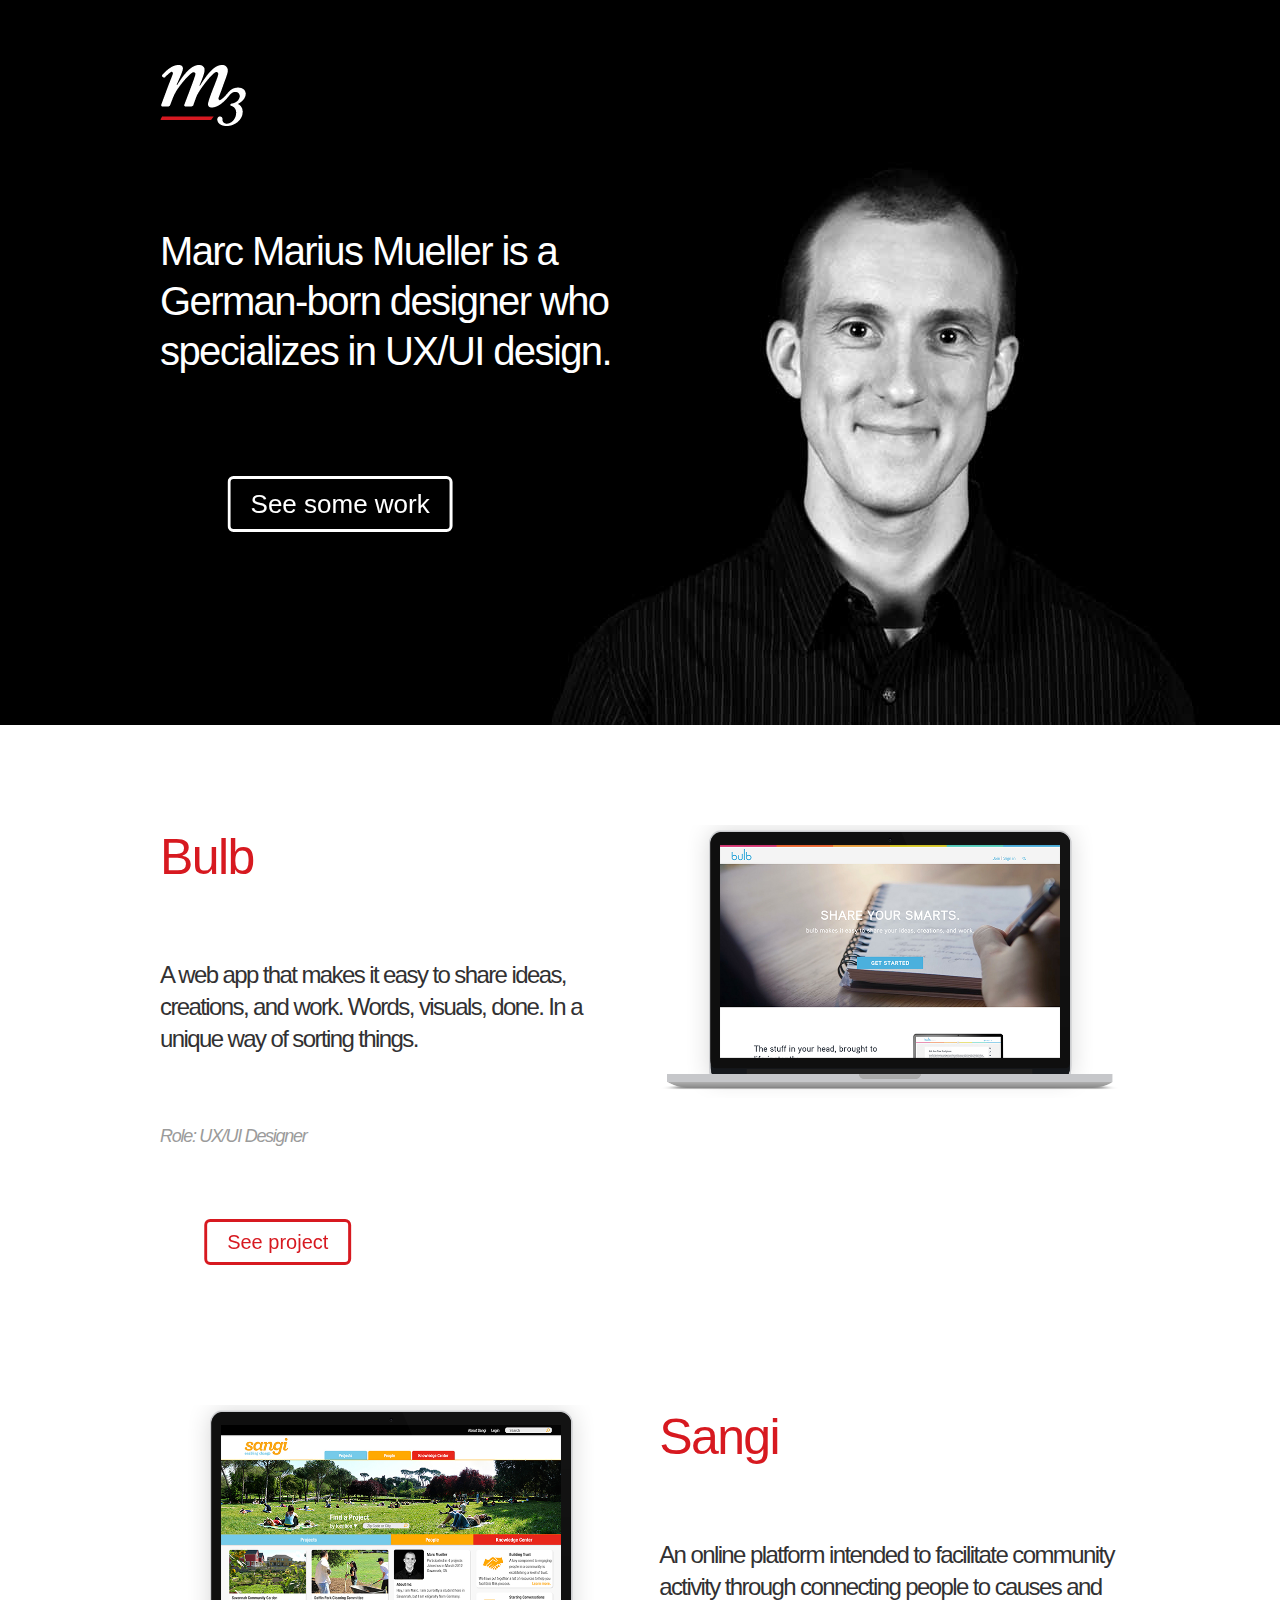
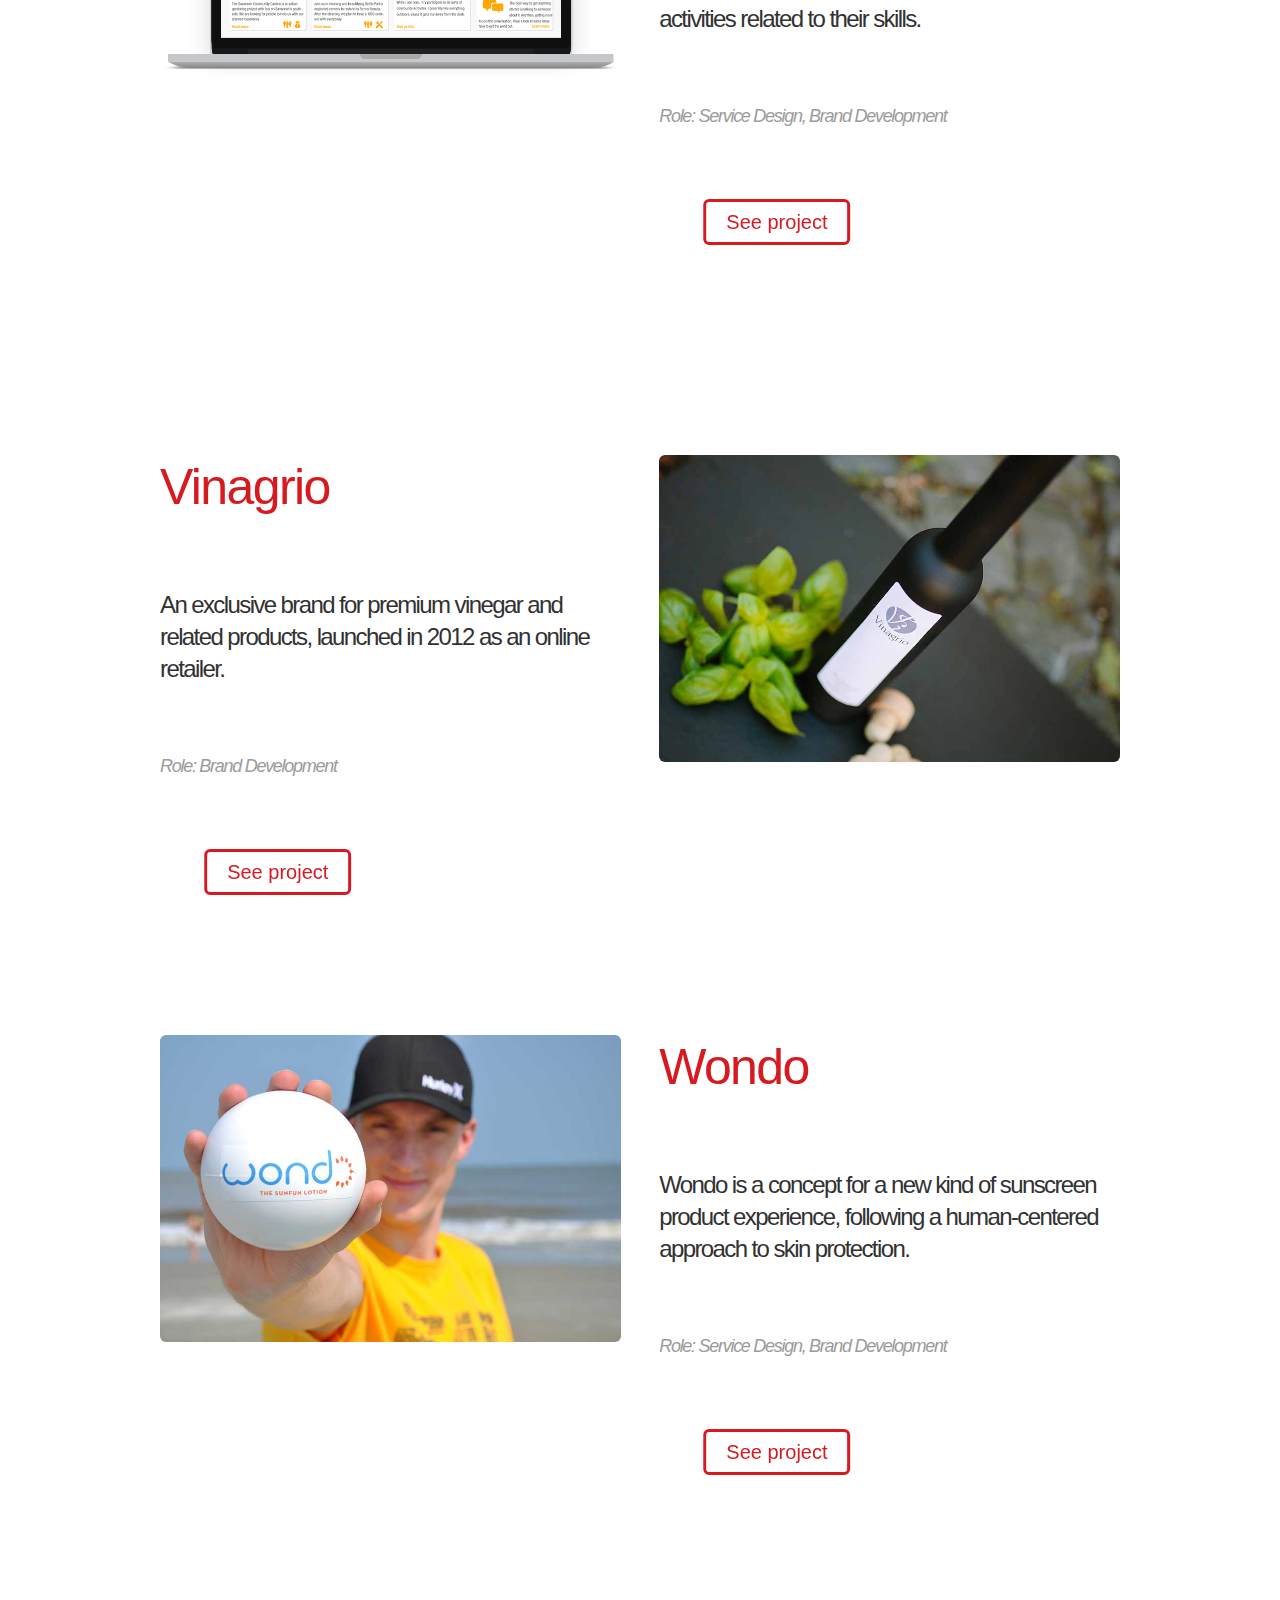
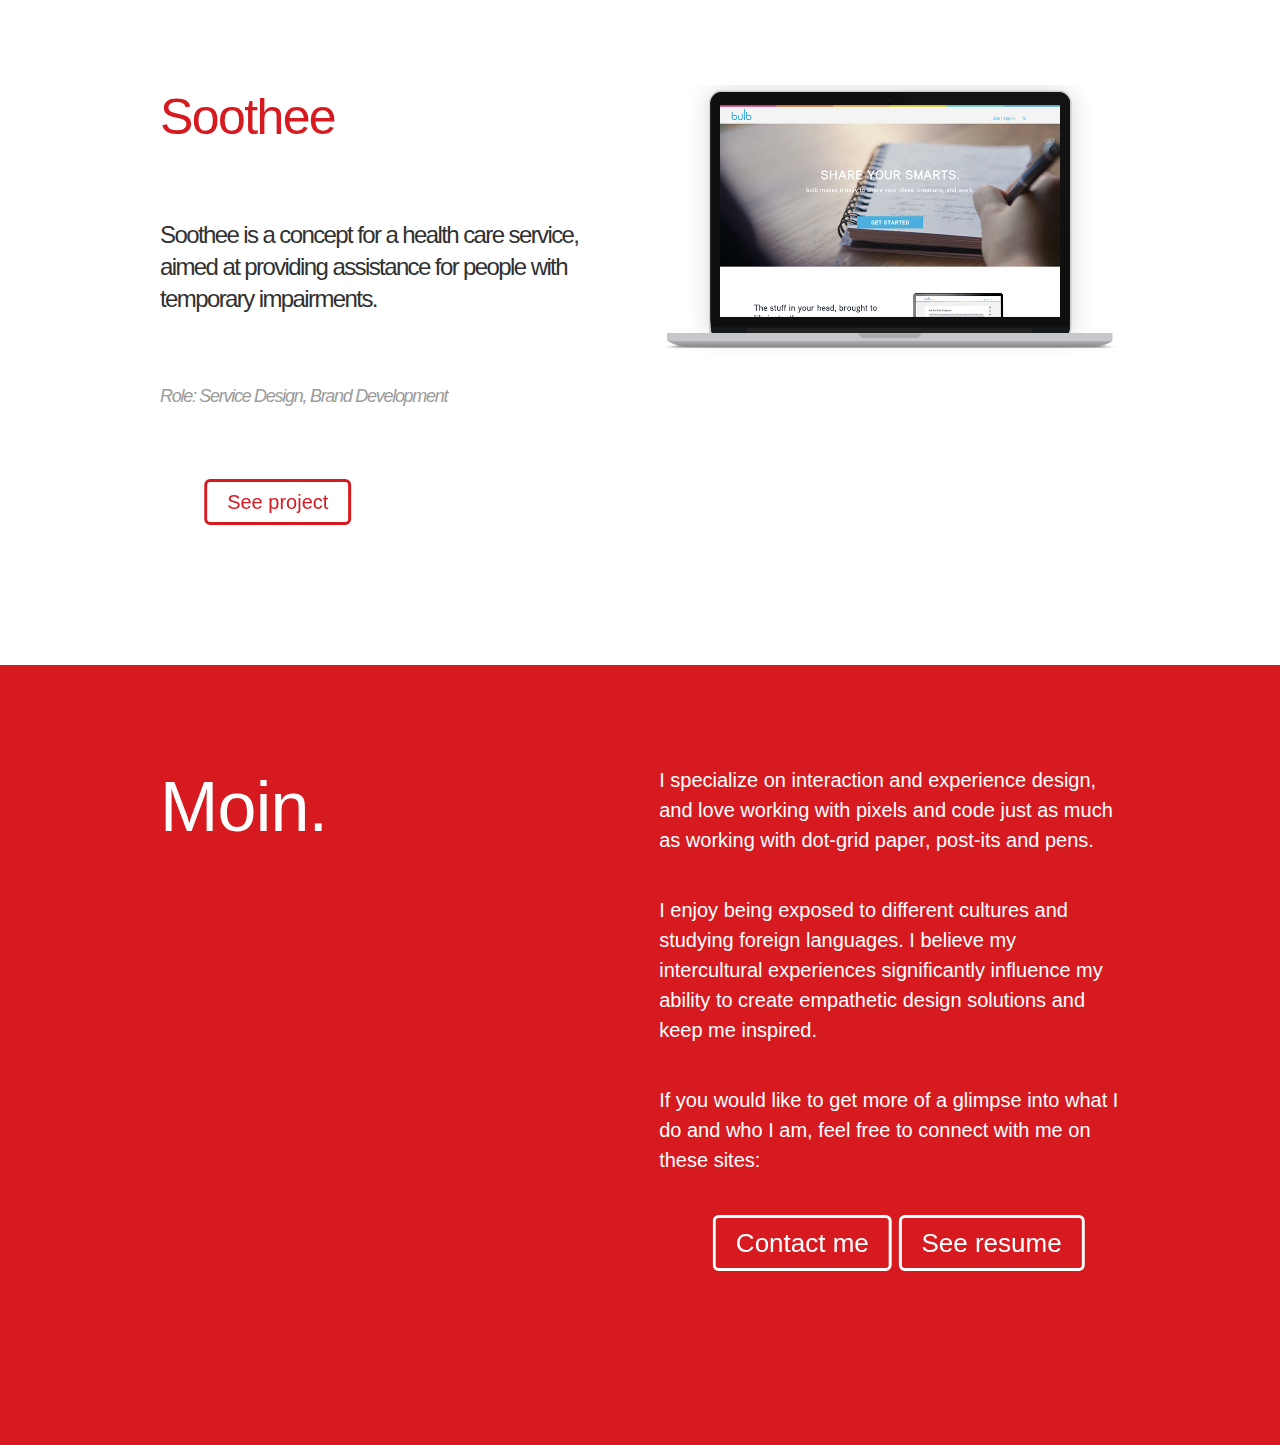
==== index.html @ 37f3635b "Done setting up basic main page structure" ====
<!DOCTYPE html>
<html lang="en">
<head>
	<meta charset="utf-8">
	<title>Marc Marius Mueller</title>
	<meta name="description" content="">
	<meta name="author" content="">
	<meta name="viewport" content="width=device-width, initial-scale=1">
	<link rel="stylesheet" href="css/skeleton.css">
	<link rel="stylesheet" href="css/scss/styles.css">
	<link rel="icon" type="image/png" href="img/favicon.png">
</head>
<body>

	<!--	Header	-->
	<header class="full-width">
		<div class="container">
			<div class="row">
				<div class="six columns">
					<img src="img/logo_wht.png" class="logo" />
					<h1 class="mp-intro">Marc Marius Mueller is a German-born designer who specializes in UX/UI design.</h1>
					<a class="button--prim center" href="#mp-content">See some work</a>
				</div>
			</div>
		</div>
	</header>
	
	<!--	Main Content	-->
	<main class="mp-content container" id="mp-content">
		<div class="row mp-project">
			<div class="six columns">
				<h2 class="mp-heading">Bulb</h2>
				<h3 class="mp-description">A web app that makes it easy to share ideas, creations, and work. Words, visuals, done. In a unique way of sorting things.</h3>
				<h4 class="mp-role">Role: UX/UI Designer</h4>
				<a class="button center" href="#">See project</a>
			</div>
			<div class="six columns">
				<img src="img/mp_bulb.png" class="mp-project-img">
			</div>
		</div>
		<div class="row mp-project">
			<div class="six columns">
				<img src="img/mp_sangi.png" class="mp-project-img">
			</div>
			<div class="six columns">
				<h2 class="mp-heading">Sangi</h2>
				<h3 class="mp-description">An online platform intended to facilitate community activity through connecting people to causes and activities related to their skills.</h3>
				<h4 class="mp-role">Role: Service Design, Brand Development</h4>
				<a class="button center" href="#">See project</a>
			</div>
		</div>
		<div class="row mp-project">
			<div class="six columns">
				<h2 class="mp-heading">Vinagrio</h2>
				<h3 class="mp-description">An exclusive brand for premium vinegar and related products, launched in 2012 as an online retailer.</h3>
				<h4 class="mp-role">Role: Brand Development</h4>
				<a class="button center" href="#">See project</a>
			</div>
			<div class="six columns">
				<img src="img/mp_vinagrio.jpg" class="mp-project-img rounded">
			</div>
		</div>
		<div class="row mp-project">
			<div class="six columns">
				<img src="img/mp_wondo.jpg" class="mp-project-img rounded">
			</div>
			<div class="six columns">
				<h2 class="mp-heading">Wondo</h2>
				<h3 class="mp-description">Wondo is a concept for a new kind of sunscreen product experience, following a human-centered approach to skin protection.</h3>
				<h4 class="mp-role">Role: Service Design, Brand Development</h4>
				<a class="button center" href="#">See project</a>
			</div>
		</div>
		<div class="row mp-project">
			<div class="six columns">
				<h2 class="mp-heading">Soothee</h2>
				<h3 class="mp-description">Soothee is a concept for a health care service, aimed at providing assistance for people with temporary impairments.</h3>
				<h4 class="mp-role">Role: Service Design, Brand Development</h4>
				<a class="button center" href="#">See project</a>
			</div>
			<div class="six columns">
				<img src="img/mp_bulb.png" class="mp-project-img">
			</div>
		</div>
	</main>

	<!--	Footer	-->
	<footer class="full-width">
		<div class="container">
			<div class="row">
				<div class="six columns">
					<h5 class="mp-greeting">Moin.</h1>
				</div>
				<div class="six columns">
					<p class="mp-copy">
						I specialize on interaction and experience design, and love working with pixels and code just as much as working with dot-grid paper, post-its and pens.
					</p>
					<p class="mp-copy">
						I enjoy being exposed to different cultures and studying foreign languages. I believe my intercultural experiences significantly influence my ability to create empathetic design solutions and keep me inspired.
					</p>
					<p class="mp-copy">
						If you would like to get more of a glimpse into what I do and who I am, feel free to connect with me on these sites:
					</p>
					<a class="button--prim center" href="#mp-content">Contact me</a>
					<a class="button--prim center" href="#mp-content">See resume</a>
				</div>
			</div>
		</div>
	</footer>
</body>
</html>
---- css/skeleton.css ----
/*
* Skeleton V2.0.4
* Copyright 2014, Dave Gamache
* www.getskeleton.com
* Free to use under the MIT license.
* http://www.opensource.org/licenses/mit-license.php
* 12/29/2014
*/


/* Table of contents
––––––––––––––––––––––––––––––––––––––––––––––––––
- Grid
- Base Styles
- Typography
- Links
- Buttons
- Forms
- Lists
- Code
- Tables
- Spacing
- Utilities
- Clearing
- Media Queries
*/


/* Grid
–––––––––––––––––––––––––––––––––––––––––––––––––– */
.container {
  position: relative;
  width: 100%;
  max-width: 960px;
  margin: 0 auto;
  padding: 0 20px;
  box-sizing: border-box; }
.column,
.columns {
  width: 100%;
  float: left;
  box-sizing: border-box; }

/* For devices larger than 400px */
@media (min-width: 400px) {
  .container {
    width: 85%;
    padding: 0; }
}

/* For devices larger than 550px */
@media (min-width: 550px) {
  .container {
    width: 80%; }
  .column,
  .columns {
    margin-left: 4%; }
  .column:first-child,
  .columns:first-child {
    margin-left: 0; }

  .one.column,
  .one.columns                    { width: 4.66666666667%; }
  .two.columns                    { width: 13.3333333333%; }
  .three.columns                  { width: 22%;            }
  .four.columns                   { width: 30.6666666667%; }
  .five.columns                   { width: 39.3333333333%; }
  .six.columns                    { width: 48%;            }
  .seven.columns                  { width: 56.6666666667%; }
  .eight.columns                  { width: 65.3333333333%; }
  .nine.columns                   { width: 74.0%;          }
  .ten.columns                    { width: 82.6666666667%; }
  .eleven.columns                 { width: 91.3333333333%; }
  .twelve.columns                 { width: 100%; margin-left: 0; }

  .one-third.column               { width: 30.6666666667%; }
  .two-thirds.column              { width: 65.3333333333%; }

  .one-half.column                { width: 48%; }

  /* Offsets */
  .offset-by-one.column,
  .offset-by-one.columns          { margin-left: 8.66666666667%; }
  .offset-by-two.column,
  .offset-by-two.columns          { margin-left: 17.3333333333%; }
  .offset-by-three.column,
  .offset-by-three.columns        { margin-left: 26%;            }
  .offset-by-four.column,
  .offset-by-four.columns         { margin-left: 34.6666666667%; }
  .offset-by-five.column,
  .offset-by-five.columns         { margin-left: 43.3333333333%; }
  .offset-by-six.column,
  .offset-by-six.columns          { margin-left: 52%;            }
  .offset-by-seven.column,
  .offset-by-seven.columns        { margin-left: 60.6666666667%; }
  .offset-by-eight.column,
  .offset-by-eight.columns        { margin-left: 69.3333333333%; }
  .offset-by-nine.column,
  .offset-by-nine.columns         { margin-left: 78.0%;          }
  .offset-by-ten.column,
  .offset-by-ten.columns          { margin-left: 86.6666666667%; }
  .offset-by-eleven.column,
  .offset-by-eleven.columns       { margin-left: 95.3333333333%; }

  .offset-by-one-third.column,
  .offset-by-one-third.columns    { margin-left: 34.6666666667%; }
  .offset-by-two-thirds.column,
  .offset-by-two-thirds.columns   { margin-left: 69.3333333333%; }

  .offset-by-one-half.column,
  .offset-by-one-half.columns     { margin-left: 52%; }

}


/* Base Styles
–––––––––––––––––––––––––––––––––––––––––––––––––– */
/* NOTE
html is set to 62.5% so that all the REM measurements throughout Skeleton
are based on 10px sizing. So basically 1.5rem = 15px :) */
html {
  font-size: 62.5%; }
body {
  font-size: 1.5em; /* currently ems cause chrome bug misinterpreting rems on body element */
  line-height: 1.6;
  font-weight: 400;
  font-family: "Raleway", "HelveticaNeue", "Helvetica Neue", Helvetica, Arial, sans-serif;
  color: #222; }


/* Typography
–––––––––––––––––––––––––––––––––––––––––––––––––– */
h1, h2, h3, h4, h5, h6 {
  margin-top: 0;
  margin-bottom: 2rem;
  font-weight: 300; }
h1 { font-size: 4.0rem; line-height: 1.2;  letter-spacing: -.1rem;}
h2 { font-size: 3.6rem; line-height: 1.25; letter-spacing: -.1rem; }
h3 { font-size: 3.0rem; line-height: 1.3;  letter-spacing: -.1rem; }
h4 { font-size: 2.4rem; line-height: 1.35; letter-spacing: -.08rem; }
h5 { font-size: 1.8rem; line-height: 1.5;  letter-spacing: -.05rem; }
h6 { font-size: 1.5rem; line-height: 1.6;  letter-spacing: 0; }

/* Larger than phablet */
@media (min-width: 550px) {
  h1 { font-size: 5.0rem; }
  h2 { font-size: 4.2rem; }
  h3 { font-size: 3.6rem; }
  h4 { font-size: 3.0rem; }
  h5 { font-size: 2.4rem; }
  h6 { font-size: 1.5rem; }
}

p {
  margin-top: 0; }

/* Lists
–––––––––––––––––––––––––––––––––––––––––––––––––– */
ul {
  list-style: circle inside; }
ol {
  list-style: decimal inside; }
ol, ul {
  padding-left: 0;
  margin-top: 0; }
ul ul,
ul ol,
ol ol,
ol ul {
  margin: 1.5rem 0 1.5rem 3rem;
  font-size: 90%; }
li {
  margin-bottom: 1rem; }


/* Code
–––––––––––––––––––––––––––––––––––––––––––––––––– */
code {
  padding: .2rem .5rem;
  margin: 0 .2rem;
  font-size: 90%;
  white-space: nowrap;
  background: #F1F1F1;
  border: 1px solid #E1E1E1;
  border-radius: 4px; }
pre > code {
  display: block;
  padding: 1rem 1.5rem;
  white-space: pre; }


/* Tables
–––––––––––––––––––––––––––––––––––––––––––––––––– */
th,
td {
  padding: 12px 15px;
  text-align: left;
  border-bottom: 1px solid #E1E1E1; }
th:first-child,
td:first-child {
  padding-left: 0; }
th:last-child,
td:last-child {
  padding-right: 0; }


/* Spacing
–––––––––––––––––––––––––––––––––––––––––––––––––– */
button,
.button {
  margin-bottom: 1rem; }
input,
textarea,
select,
fieldset {
  margin-bottom: 1.5rem; }
pre,
blockquote,
dl,
figure,
table,
p,
ul,
ol,
form {
  margin-bottom: 2.5rem; }


/* Utilities
–––––––––––––––––––––––––––––––––––––––––––––––––– */
.u-full-width {
  width: 100%;
  box-sizing: border-box; }
.u-max-full-width {
  max-width: 100%;
  box-sizing: border-box; }
.u-pull-right {
  float: right; }
.u-pull-left {
  float: left; }


/* Misc
–––––––––––––––––––––––––––––––––––––––––––––––––– */
hr {
  margin-top: 3rem;
  margin-bottom: 3.5rem;
  border-width: 0;
  border-top: 1px solid #E1E1E1; }


/* Clearing
–––––––––––––––––––––––––––––––––––––––––––––––––– */

/* Self Clearing Goodness */
.container:after,
.row:after,
.u-cf {
  content: "";
  display: table;
  clear: both; }

/* Media queries
–––––––––––––––––––––––––––––––––––––––––––––––––– */

/* Larger than mobile */
@media (min-width: 400px) {}

/* Larger than phablet (also point when grid becomes active) */
@media (min-width: 550px) {}

/* Larger than tablet */
@media (min-width: 750px) {}

/* Larger than desktop */
@media (min-width: 1000px) {}

/* Larger than Desktop HD */
@media (min-width: 1200px) {}
---- css/scss/styles.css ----
@charset "UTF-8";
/* Larger than mobile */
/* Larger than phablet (also point when grid becomes active) */
/* Larger than tablet */
/* Larger than desktop */
/* Larger than Desktop HD */
#preload {
  width: 1px;
  height: 1px;
  overflow: hidden;
  position: absolute;
  top: 0;
  left: 0; }

html, body {
  width: 100%;
  height: 100%; }

body {
  font-size: 16px;
  line-height: 1.5;
  font-family: "franklin-gothic-urw", sans-serif;
  font-smoothing: antialiased;
  text-rendering: optimizeLegibility;
  margin: 0;
  padding: 0; }

h1, .mp-intro {
  font-family: "franklin-gothic-urw", sans-serif;
  font-size: 2.5em;
  line-height: 1.25;
  font-weight: 500;
  margin: 0;
  color: #fff;
  margin-bottom: 100px; }

h2, .mp-heading {
  font-family: "franklin-gothic-urw", sans-serif;
  font-size: 3.125em;
  line-height: 1.28;
  font-weight: 500;
  color: #d71920; }

h3, .mp-description {
  font-family: "franklin-gothic-urw", sans-serif;
  font-size: 1.5em;
  line-height: 1.33333;
  font-weight: 400;
  color: #323132; }

h4, .mp-role {
  font-family: "franklin-gothic-urw", sans-serif;
  font-size: 1.125em;
  line-height: 1.33333;
  font-weight: 400;
  font-style: italic;
  color: #9B9B9B; }

h5, .mp-greeting {
  font-family: "franklin-gothic-urw", sans-serif;
  font-size: 4.375em;
  line-height: 1.22857;
  font-weight: 500;
  margin: 0;
  color: #fff; }

h6 {
  font-family: "franklin-gothic-urw", sans-serif;
  font-size: 1.125em;
  line-height: 1.33333;
  font-weight: 500;
  color: #fff; }

p, .mp-copy {
  font-family: "franklin-gothic-urw", sans-serif;
  font-size: 1.25em;
  line-height: 1.5;
  font-weight: 400;
  color: #fff; }

a {
  color: #d71920;
  text-decoration: none; }
  a:hover, a:focus {
    color: #323132; }
  a:active, a:visited {
    color: #d71920; }

/*! normalize.css 2011-08-31T22:02 UTC · http://github.com/necolas/normalize.css */
/* =============================================================================
   HTML5 display definitions
   ========================================================================== */
/*
 * Corrects block display not defined in IE6/7/8/9 & FF3
 */
article,
aside,
details,
figcaption,
figure,
footer,
header,
hgroup,
nav,
section {
  display: block; }

/*
 * Corrects inline-block display not defined in IE6/7/8/9 & FF3
 */
audio,
canvas,
video {
  display: inline-block;
  *display: inline;
  *zoom: 1; }

/*
 * Prevents modern browsers from displaying 'audio' without controls
 */
audio:not([controls]) {
  display: none; }

/* 
 * Addresses styling for 'hidden' attribute not present in IE7/8/9, FF3, S4
 * Known issue: no IE6 support
 */
[hidden] {
  display: none; }

/* =============================================================================
   Base
   ========================================================================== */
/*
 * 1. Corrects text resizing oddly in IE6/7 when body font-size is set using em units
 *    http://clagnut.com/blog/348/#c790
 * 2. Keeps page centred in all browsers regardless of content height
 * 3. Prevents iOS text size adjust after orientation change, without disabling user zoom
 *    www.456bereastreet.com/archive/201012/controlling_text_size_in_safari_for_ios_without_disabling_user_zoom/
 */
html {
  font-size: 100%;
  /* 1 */
  overflow-y: scroll;
  /* 2 */
  -webkit-text-size-adjust: 100%;
  /* 3 */
  -ms-text-size-adjust: 100%;
  /* 3 */ }

/*
 * Addresses margins handled incorrectly in IE6/7
 */
body {
  margin: 0; }

/* 
 * Addresses font-family inconsistency between 'textarea' and other form elements.
 */
body,
button,
input,
select,
textarea {
  font-family: sans-serif; }

/* =============================================================================
   Links
   ========================================================================== */
a {
  color: #d71920; }

a:visited {
  color: none; }

/*
 * Addresses outline displayed oddly in Chrome
*/
a:focus {
  outline: 0; }

/*
 * Improves readability when focused and also mouse hovered in all browsers
 * people.opera.com/patrickl/experiments/keyboard/test*/
a:hover,
a:active {
  outline: 0; }

/* =============================================================================
   Typography
   ========================================================================== */
/*
 * Addresses styling not present in IE7/8/9, S5, Chrome
 */
abbr[title] {
  border-bottom: 1px dotted; }

/*
 * Addresses style set to 'bolder' in FF3/4, S4/5, Chrome
*/
b,
strong {
  font-weight: bold; }

blockquote {
  margin: 1em 40px; }

/*
 * Addresses styling not present in S5, Chrome
 */
dfn {
  font-style: italic; }

/*
 * Addresses styling not present in IE6/7/8/9
 */
mark {
  background: #ff0;
  color: #000; }

/*
 * Corrects font family set oddly in IE6, S4/5, Chrome
 * en.wikipedia.org/wiki/User:Davidgothberg/Test59
 */
pre,
code,
kbd,
samp {
  font-family: monospace, serif;
  _font-family: 'courier new', monospace;
  font-size: 1em; }

/*
 * Improves readability of pre-formatted text in all browsers
 */
pre {
  white-space: pre;
  white-space: pre-wrap;
  word-wrap: break-word; }

/*
 * 1. Addresses CSS quotes not supported in IE6/7
 * 2. Addresses quote property not supported in S4
 */
/* 1 */
q {
  quotes: none; }

/* 2 */
q:before,
q:after {
  content: '';
  content: none; }

small {
  font-size: 75%; }

/*
 * Prevents sub and sup affecting line-height in all browsers
 * gist.github.com/413930
 */
sub,
sup {
  font-size: 75%;
  line-height: 0;
  position: relative;
  vertical-align: baseline; }

sup {
  top: -0.5em; }

sub {
  bottom: -0.25em; }

/* =============================================================================
   Lists
   ========================================================================== */
ul,
ol {
  margin: 1em 0;
  padding: 0 0 0 40px; }

dd {
  margin: 0 0 0 40px; }

nav ul,
nav ol {
  list-style: none;
  list-style-image: none; }

/* =============================================================================
   Embedded content
   ========================================================================== */
/*
 * 1. Removes border when inside 'a' element in IE6/7/8/9, F3
 * 2. Improves image quality when scaled in IE7
 *    code.flickr.com/blog/2008/11/12/on-ui-quality-the-little-things-client-side-image-resizing/
 */
img {
  border: 0;
  /* 1 */
  -ms-interpolation-mode: bicubic;
  /* 2 */ }

/*
 * Corrects overflow displayed oddly in IE9 
 */
svg:not(:root) {
  overflow: hidden; }

/* =============================================================================
   Figures
   ========================================================================== */
/*
 * Addresses margin not present in IE6/7/8/9, S5, O11
 */
figure {
  margin: 0; }

/* =============================================================================
   Forms
   ========================================================================== */
/*
 * Corrects margin displayed oddly in IE6/7
 */
form {
  margin: 0; }

/*
 * Define consistent margin and padding
 */
fieldset {
  margin: 0 2px;
  padding: 0.35em 0.625em 0.75em; }

/*
 * 1. Corrects color not being inherited in IE6/7/8/9
 * 2. Corrects alignment displayed oddly in IE6/7
 */
legend {
  border: 0;
  /* 1 */
  *margin-left: -7px;
  /* 2 */ }

/*
 * 1. Corrects font size not being inherited in all browsers
 * 2. Addresses margins set differently in IE6/7, F3/4, S5, Chrome
 * 3. Improves appearance and consistency in all browsers
 */
button,
input,
select,
textarea {
  font-size: 100%;
  /* 1 */
  margin: 0;
  /* 2 */
  vertical-align: baseline;
  /* 3 */
  *vertical-align: middle;
  /* 3 */ }

/*
 * 1. Addresses FF3/4 setting line-height using !important in the UA stylesheet
 * 2. Corrects inner spacing displayed oddly in IE6/7
 */
button,
input {
  line-height: normal;
  /* 1 */
  *overflow: visible;
  /* 2 */ }

/*
 * Corrects overlap and whitespace issue for buttons and inputs in IE6/7
 * Known issue: reintroduces inner spacing
 */
table button,
table input {
  *overflow: auto; }

/*
 * 1. Improves usability and consistency of cursor style between image-type 'input' and others
 * 2. Corrects inability to style clickable 'input' types in iOS
 */
button,
html input[type="button"],
input[type="reset"],
input[type="submit"] {
  cursor: pointer;
  /* 1 */
  -webkit-appearance: button;
  /* 2 */ }

/*
 * 1. Addresses box sizing set to content-box in IE8/9
 * 2. Addresses excess padding in IE8/9
 */
input[type="checkbox"],
input[type="radio"] {
  box-sizing: border-box;
  /* 1 */
  padding: 0;
  /* 2 */ }

/*
 * 1. Addresses appearance set to searchfield in S5, Chrome
 * 2. Addresses box sizing set to border-box in S5, Chrome (include -moz to future-proof)
 */
input[type="search"] {
  -webkit-appearance: textfield;
  /* 1 */
  -moz-box-sizing: content-box;
  -webkit-box-sizing: content-box;
  /* 2 */
  box-sizing: content-box; }

/*
 * Corrects inner padding displayed oddly in S5, Chrome on OSX
 */
input[type="search"]::-webkit-search-decoration {
  -webkit-appearance: none; }

/*
 * Corrects inner padding and border displayed oddly in FF3/4
 * www.sitepen.com/blog/2008/05/14/the-devils-in-the-details-fixing-dojos-toolbar-buttons/
 */
button::-moz-focus-inner,
input::-moz-focus-inner {
  border: 0;
  padding: 0; }

/*
 * 1. Removes default vertical scrollbar in IE6/7/8/9
 * 2. Improves readability and alignment in all browsers
 */
textarea {
  overflow: auto;
  /* 1 */
  vertical-align: top;
  /* 2 */ }

/* =============================================================================
   Tables
   ========================================================================== */
/* 
 * Remove most spacing between table cells
 */
table {
  border-collapse: collapse;
  border-spacing: 0; }

header {
  background: #000 url("../../img/marc.jpg");
  background-repeat: no-repeat;
  background-attachment: fixed;
  background-position: right;
  height: 660px;
  padding-top: 65px; }

.logo {
  margin-bottom: 100px;
  width: 86px;
  height: 61px;
  display: block; }

.mp-content {
  padding-top: 100px; }

.mp-project-img {
  width: 100%;
  display: inline-block; }

.mp-project {
  margin-bottom: 70px; }
  .mp-project :last-of-type {
    margin-bottom: 70px; }

footer {
  background: #d71920;
  height: 680px;
  padding-top: 100px; }

.fullWidth {
  width: 100%;
  margin-left: auto;
  margin-right: auto;
  max-width: initial; }

.center {
  -moz-transform: translate(30%, 0);
  -o-transform: translate(30%, 0);
  -ms-transform: translate(30%, 0);
  -webkit-transform: translate(30%, 0);
  transform: translate(30%, 0);
  -webkit-transform: translate3d(30%, 0, 1px); }

.rounded {
  -webkit-border-radius: 6px;
  -moz-border-radius: 6px;
  -ms-border-radius: 6px;
  border-radius: 6px; }

/*Header */
.headerWraper {
  max-width: 94%;
  margin-left: auto;
  margin-right: auto; }

.site-logo__white {
  position: absolute;
  float: left;
  top: 15px;
  width: 72px; }

.site-logo__blue {
  position: absolute;
  top: -19px;
  float: left;
  width: 72px; }

/*iphone*/
@media only screen and (device-aspect-ratio: 40 / 71) {
  .site-logo__white {
    top: 22px;
    width: 150px; }

  .site-logo__blue {
    top: -24px;
    width: 150px; } }
/*iphone 6 */
@media only screen and (min-device-width: 375px) and (max-device-width: 667px) {
  .site-logo__white {
    top: 22px;
    width: 200px; }

  .site-logo__blue {
    top: -24px;
    width: 200px; } }
/*android*/
@media screen and (device-width: 360px) and (device-height: 640px) {
  .site-logo__white {
    top: 22px;
    width: 200px; }

  .site-logo__blue {
    top: -24px;
    width: 200px; } }
/*IE10+ Desktop "" fixes werid posistioning in IE ""*/
@media all and (-ms-high-contrast: none), (-ms-high-contrast: active) {
  .site-logo__white {
    top: -40px; }

  .site-logo__blue {
    top: -48px; } }
/*
@media only screen and (max-width : 768px) {
 
    
    .site-logo__white{
        top   :22px;
        width :150px;
    }

    .site-logo__blue{
       top          :-24px;
       width        :150px;
    }
    
    .headerNav{
	float          : right;
	margin-top     : 45px;
	padding-right  : 3%;
	}
    
}*/
#set-height {
  display: block;
  height: 100%;
  width: 100%; }

#v0 {
  position: fixed;
  top: 0;
  left: 0;
  width: 100%;
  padding-top: 0; }

/* makes 30 sec vid fit to cover*/
#video-bg {
  position: fixed;
  top: 0;
  right: 0;
  bottom: 0;
  left: 0;
  overflow: hidden; }

#video-bg > video {
  position: absolute;
  top: 0;
  left: 0;
  width: 100%;
  height: 100%; }

/* 1. No object-fit support: */
@media (min-aspect-ratio: 16 / 9) {
  #video-bg > video {
    height: 300%;
    top: -100%; } }
@media (max-aspect-ratio: 16 / 9) {
  #video-bg > video {
    width: 300%;
    left: -100%; } }
/* 2. No object-fit support: fix video propotions on smaller screens */
@media (max-width: 768px) {
  #video-bg > video {
    width: 600%;
    left: -200%; } }
/* 3. If supporting object-fit, overriding (1): */
@supports (object-fit: cover) {
  #video-bg > video {
    top: 0;
    left: 0;
    width: 100%;
    height: 100%;
    object-fit: cover; } }
.button {
  font-family: "franklin-gothic-urw", sans-serif;
  font-size: 1.25em;
  line-height: 1;
  font-weight: 500;
  display: inline-block;
  padding: 10px 20px;
  color: #d71920;
  text-align: center;
  text-decoration: none;
  white-space: nowrap;
  background-color: transparent;
  -webkit-border-radius: 6px;
  -moz-border-radius: 6px;
  -ms-border-radius: 6px;
  border-radius: 6px;
  border: 3px solid #d71920;
  cursor: pointer;
  box-sizing: border-box; }
  .button:hover, .button:focus {
    color: #323132;
    border-color: #323132; }
  .button:active, .button:visited {
    color: #d71920;
    border-color: #d71920; }

.button--prim {
  font-family: "franklin-gothic-urw", sans-serif;
  font-size: 1.625em;
  line-height: 1;
  font-weight: 500;
  display: inline-block;
  padding: 12px 20px;
  color: #fff;
  text-align: center;
  text-decoration: none;
  white-space: nowrap;
  background-color: transparent;
  -webkit-border-radius: 6px;
  -moz-border-radius: 6px;
  -ms-border-radius: 6px;
  border-radius: 6px;
  border: 3px solid #fff;
  cursor: pointer;
  box-sizing: border-box; }
  .button--prim:hover, .button--prim:focus {
    color: #d71920;
    border-color: #d71920; }
  .button--prim:active, .button--prim:visited {
    color: #fff;
    border-color: #fff; }

/*# sourceMappingURL=styles.css.map */
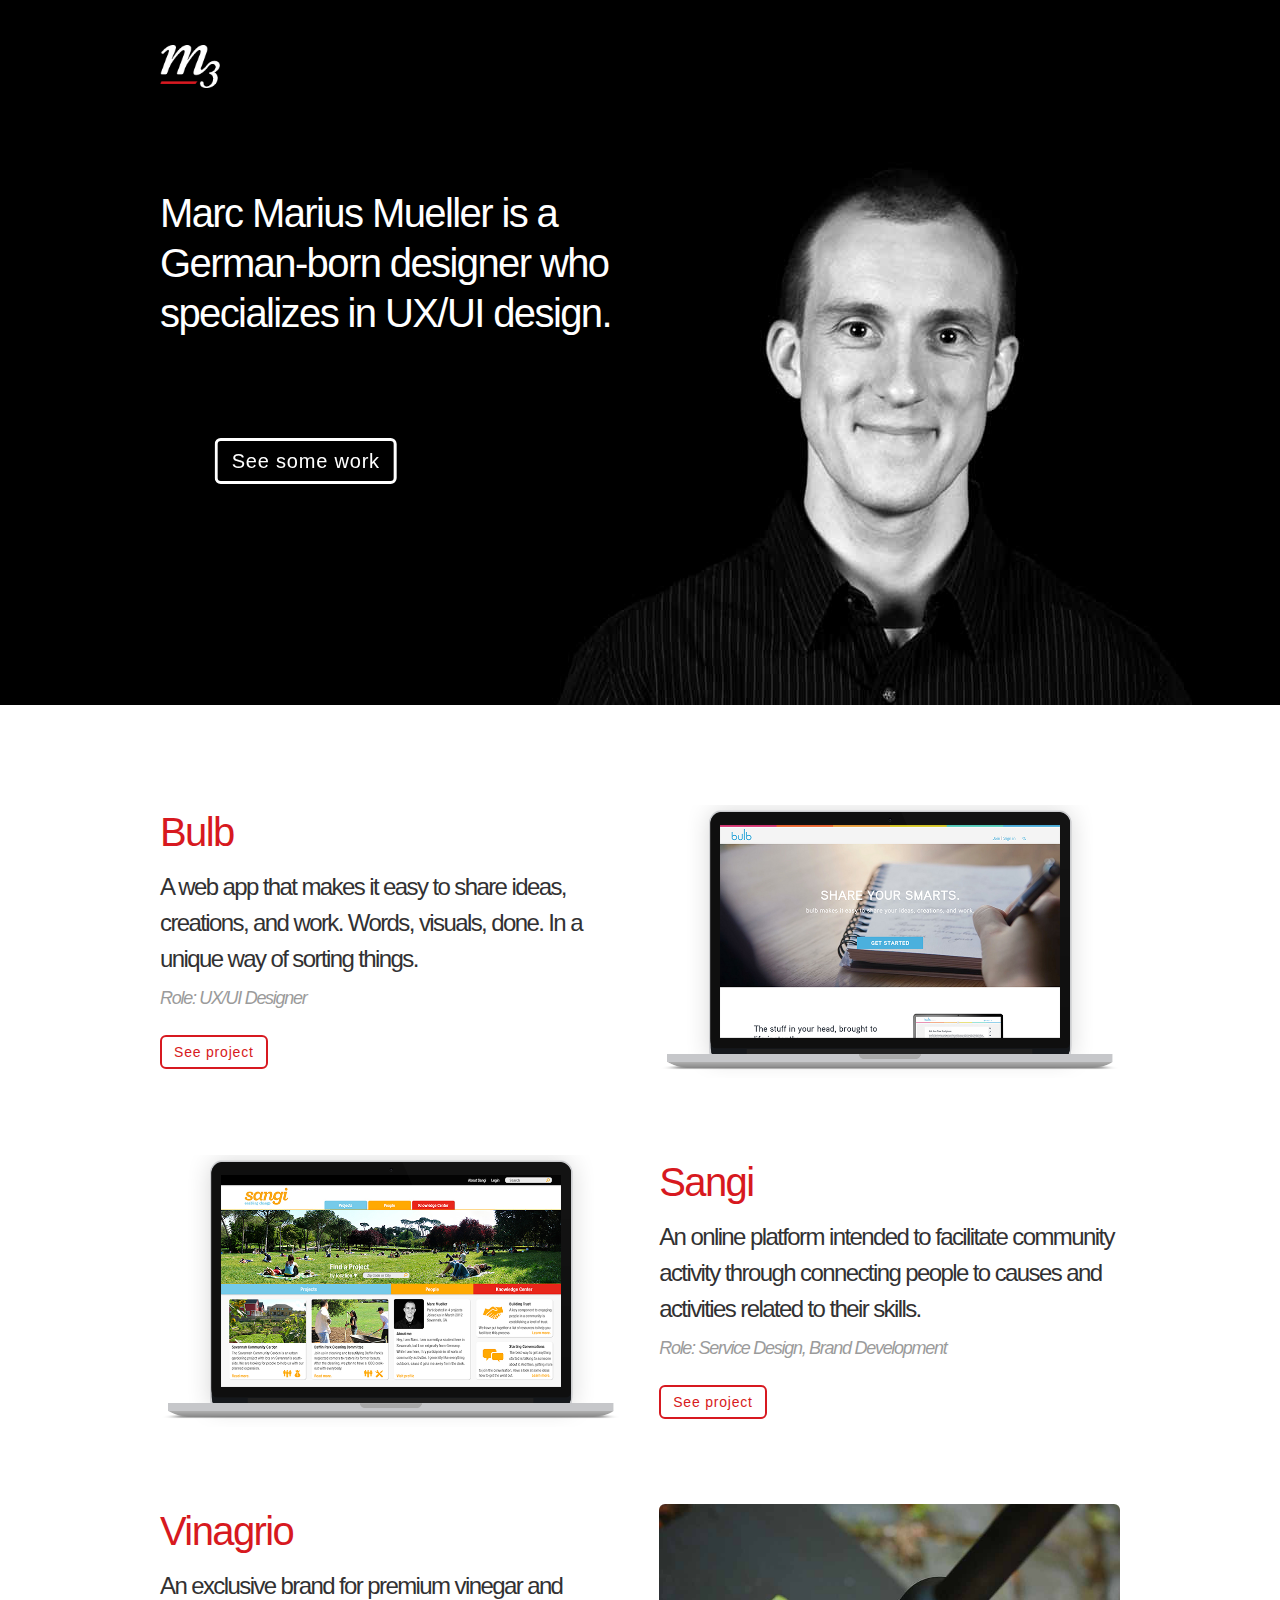
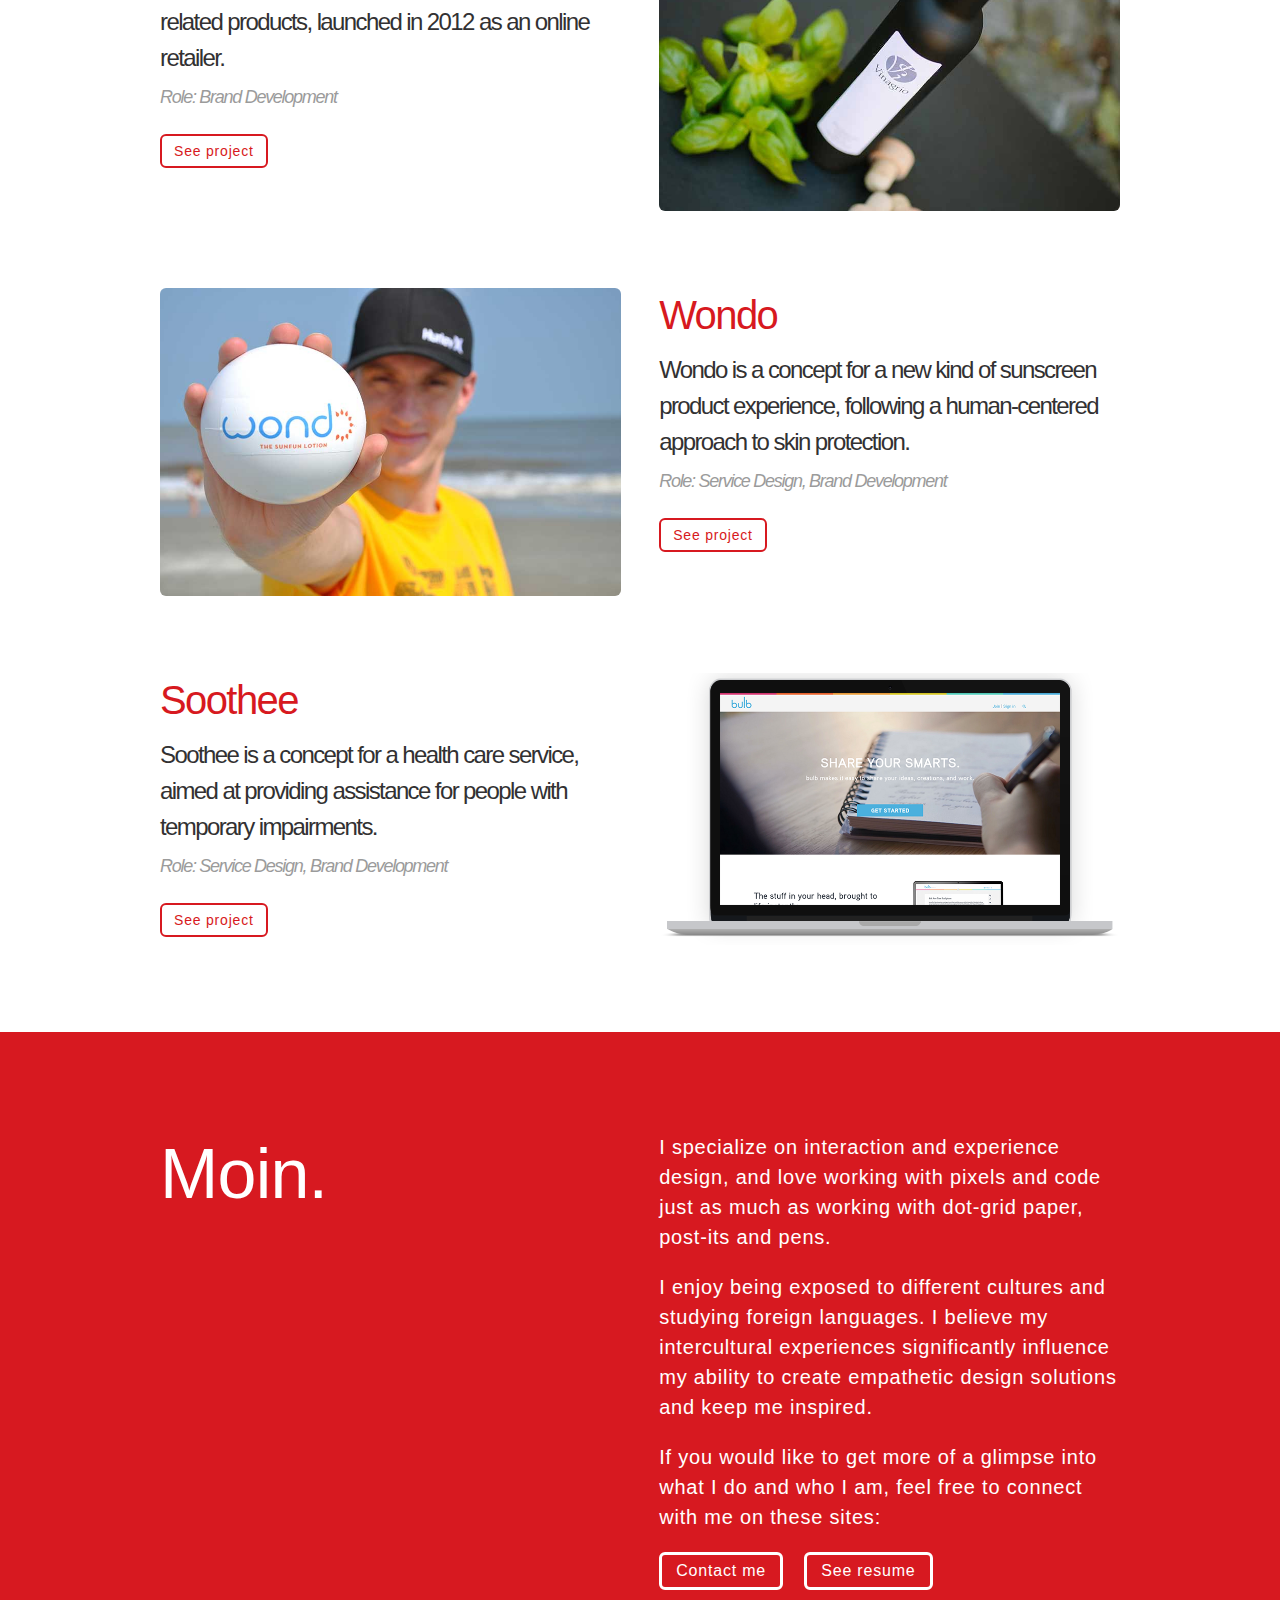
==== commit 66d22f93: "Changing scale of typography, removing additional spacing," ====
--- a/index.html
+++ b/index.html
@@ -32,7 +32,7 @@
 				<h2 class="mp-heading">Bulb</h2>
 				<h3 class="mp-description">A web app that makes it easy to share ideas, creations, and work. Words, visuals, done. In a unique way of sorting things.</h3>
 				<h4 class="mp-role">Role: UX/UI Designer</h4>
-				<a class="button center" href="#">See project</a>
+				<a class="button" href="#">See project</a>
 			</div>
 			<div class="six columns">
 				<img src="img/mp_bulb.png" class="mp-project-img">
@@ -46,7 +46,7 @@
 				<h2 class="mp-heading">Sangi</h2>
 				<h3 class="mp-description">An online platform intended to facilitate community activity through connecting people to causes and activities related to their skills.</h3>
 				<h4 class="mp-role">Role: Service Design, Brand Development</h4>
-				<a class="button center" href="#">See project</a>
+				<a class="button" href="#">See project</a>
 			</div>
 		</div>
 		<div class="row mp-project">
@@ -54,7 +54,7 @@
 				<h2 class="mp-heading">Vinagrio</h2>
 				<h3 class="mp-description">An exclusive brand for premium vinegar and related products, launched in 2012 as an online retailer.</h3>
 				<h4 class="mp-role">Role: Brand Development</h4>
-				<a class="button center" href="#">See project</a>
+				<a class="button" href="#">See project</a>
 			</div>
 			<div class="six columns">
 				<img src="img/mp_vinagrio.jpg" class="mp-project-img rounded">
@@ -68,7 +68,7 @@
 				<h2 class="mp-heading">Wondo</h2>
 				<h3 class="mp-description">Wondo is a concept for a new kind of sunscreen product experience, following a human-centered approach to skin protection.</h3>
 				<h4 class="mp-role">Role: Service Design, Brand Development</h4>
-				<a class="button center" href="#">See project</a>
+				<a class="button" href="#">See project</a>
 			</div>
 		</div>
 		<div class="row mp-project">
@@ -76,7 +76,7 @@
 				<h2 class="mp-heading">Soothee</h2>
 				<h3 class="mp-description">Soothee is a concept for a health care service, aimed at providing assistance for people with temporary impairments.</h3>
 				<h4 class="mp-role">Role: Service Design, Brand Development</h4>
-				<a class="button center" href="#">See project</a>
+				<a class="button" href="#">See project</a>
 			</div>
 			<div class="six columns">
 				<img src="img/mp_bulb.png" class="mp-project-img">
@@ -101,8 +101,8 @@
 					<p class="mp-copy">
 						If you would like to get more of a glimpse into what I do and who I am, feel free to connect with me on these sites:
 					</p>
-					<a class="button--prim center" href="#mp-content">Contact me</a>
-					<a class="button--prim center" href="#mp-content">See resume</a>
+					<a class="button--sec" href="#mp-content">Contact me</a>
+					<a class="button--sec" href="#mp-content">See resume</a>
 				</div>
 			</div>
 		</div>
--- a/css/skeleton.css
+++ b/css/skeleton.css
@@ -132,7 +132,7 @@
 –––––––––––––––––––––––––––––––––––––––––––––––––– */
 h1, h2, h3, h4, h5, h6 {
   margin-top: 0;
-  margin-bottom: 2rem;
+/*  margin-bottom: 2rem;*/
   font-weight: 300; }
 h1 { font-size: 4.0rem; line-height: 1.2;  letter-spacing: -.1rem;}
 h2 { font-size: 3.6rem; line-height: 1.25; letter-spacing: -.1rem; }
@@ -206,6 +206,7 @@
 
 /* Spacing
 –––––––––––––––––––––––––––––––––––––––––––––––––– */
+/*
 button,
 .button {
   margin-bottom: 1rem; }
@@ -224,6 +225,7 @@
 ol,
 form {
   margin-bottom: 2.5rem; }
+*/
 
 
 /* Utilities
--- a/css/scss/styles.css
+++ b/css/scss/styles.css
@@ -20,10 +20,9 @@
   font-size: 16px;
   line-height: 1.5;
   font-family: "franklin-gothic-urw", sans-serif;
-  font-smoothing: antialiased;
-  text-rendering: optimizeLegibility;
   margin: 0;
-  padding: 0; }
+  padding: 0;
+  letter-spacing: .05em; }
 
 h1, .mp-intro {
   font-family: "franklin-gothic-urw", sans-serif;
@@ -36,17 +35,19 @@
 
 h2, .mp-heading {
   font-family: "franklin-gothic-urw", sans-serif;
-  font-size: 3.125em;
-  line-height: 1.28;
+  font-size: 2.5em;
+  line-height: 1.35;
   font-weight: 500;
-  color: #d71920; }
+  color: #d71920;
+  margin-bottom: 10px; }
 
 h3, .mp-description {
   font-family: "franklin-gothic-urw", sans-serif;
   font-size: 1.5em;
-  line-height: 1.33333;
-  font-weight: 400;
-  color: #323132; }
+  line-height: 1.5;
+  font-weight: 300;
+  color: #323132;
+  margin-bottom: 10px; }
 
 h4, .mp-role {
   font-family: "franklin-gothic-urw", sans-serif;
@@ -75,7 +76,7 @@
   font-family: "franklin-gothic-urw", sans-serif;
   font-size: 1.25em;
   line-height: 1.5;
-  font-weight: 400;
+  font-weight: 300;
   color: #fff; }
 
 a {
@@ -457,16 +458,17 @@
   background-attachment: fixed;
   background-position: right;
   height: 660px;
-  padding-top: 65px; }
+  padding-top: 45px; }
 
 .logo {
   margin-bottom: 100px;
-  width: 86px;
-  height: 61px;
+  width: 60px;
+  height: 43px;
   display: block; }
 
 .mp-content {
-  padding-top: 100px; }
+  padding-top: 100px;
+  padding-bottom: 80px; }
 
 .mp-project-img {
   width: 100%;
@@ -474,13 +476,13 @@
 
 .mp-project {
   margin-bottom: 70px; }
-  .mp-project :last-of-type {
-    margin-bottom: 70px; }
+  .mp-project:last-of-type {
+    margin-bottom: 0px; }
 
 footer {
   background: #d71920;
-  height: 680px;
-  padding-top: 100px; }
+  padding-top: 100px;
+  padding-bottom: 80px; }
 
 .fullWidth {
   width: 100%;
@@ -625,14 +627,11 @@
     width: 100%;
     height: 100%;
     object-fit: cover; } }
-.button {
-  font-family: "franklin-gothic-urw", sans-serif;
-  font-size: 1.25em;
+.button, .button--prim, .button--sec {
+  font-family: "franklin-gothic-urw", sans-serif;
   line-height: 1;
   font-weight: 500;
   display: inline-block;
-  padding: 10px 20px;
-  color: #d71920;
   text-align: center;
   text-decoration: none;
   white-space: nowrap;
@@ -641,40 +640,46 @@
   -moz-border-radius: 6px;
   -ms-border-radius: 6px;
   border-radius: 6px;
-  border: 3px solid #d71920;
   cursor: pointer;
   box-sizing: border-box; }
+
+.button {
+  font-size: 0.875em;
+  padding: 8px 12px;
+  color: #d71920;
+  border: 2px solid #d71920; }
   .button:hover, .button:focus {
-    color: #323132;
-    border-color: #323132; }
+    color: #fff;
+    background-color: #d71920; }
   .button:active, .button:visited {
     color: #d71920;
     border-color: #d71920; }
 
 .button--prim {
-  font-family: "franklin-gothic-urw", sans-serif;
-  font-size: 1.625em;
-  line-height: 1;
-  font-weight: 500;
-  display: inline-block;
-  padding: 12px 20px;
+  font-size: 1.25em;
+  padding: 10px 14px;
   color: #fff;
-  text-align: center;
-  text-decoration: none;
-  white-space: nowrap;
-  background-color: transparent;
-  -webkit-border-radius: 6px;
-  -moz-border-radius: 6px;
-  -ms-border-radius: 6px;
-  border-radius: 6px;
-  border: 3px solid #fff;
-  cursor: pointer;
-  box-sizing: border-box; }
+  border: 3px solid #fff; }
   .button--prim:hover, .button--prim:focus {
-    color: #d71920;
-    border-color: #d71920; }
+    color: #000;
+    background-color: #fff; }
   .button--prim:active, .button--prim:visited {
     color: #fff;
     border-color: #fff; }
 
+.button--sec {
+  font-size: 1em;
+  padding: 8px 14px;
+  color: #fff;
+  border: 3px solid #fff;
+  margin-right: 1em; }
+  .button--sec:last-of-type {
+    margin-right: 0; }
+  .button--sec:hover, .button--sec:focus {
+    color: #d71920;
+    background-color: #fff; }
+  .button--sec:active, .button--sec:visited {
+    color: #fff;
+    border-color: #fff; }
+
 /*# sourceMappingURL=styles.css.map */
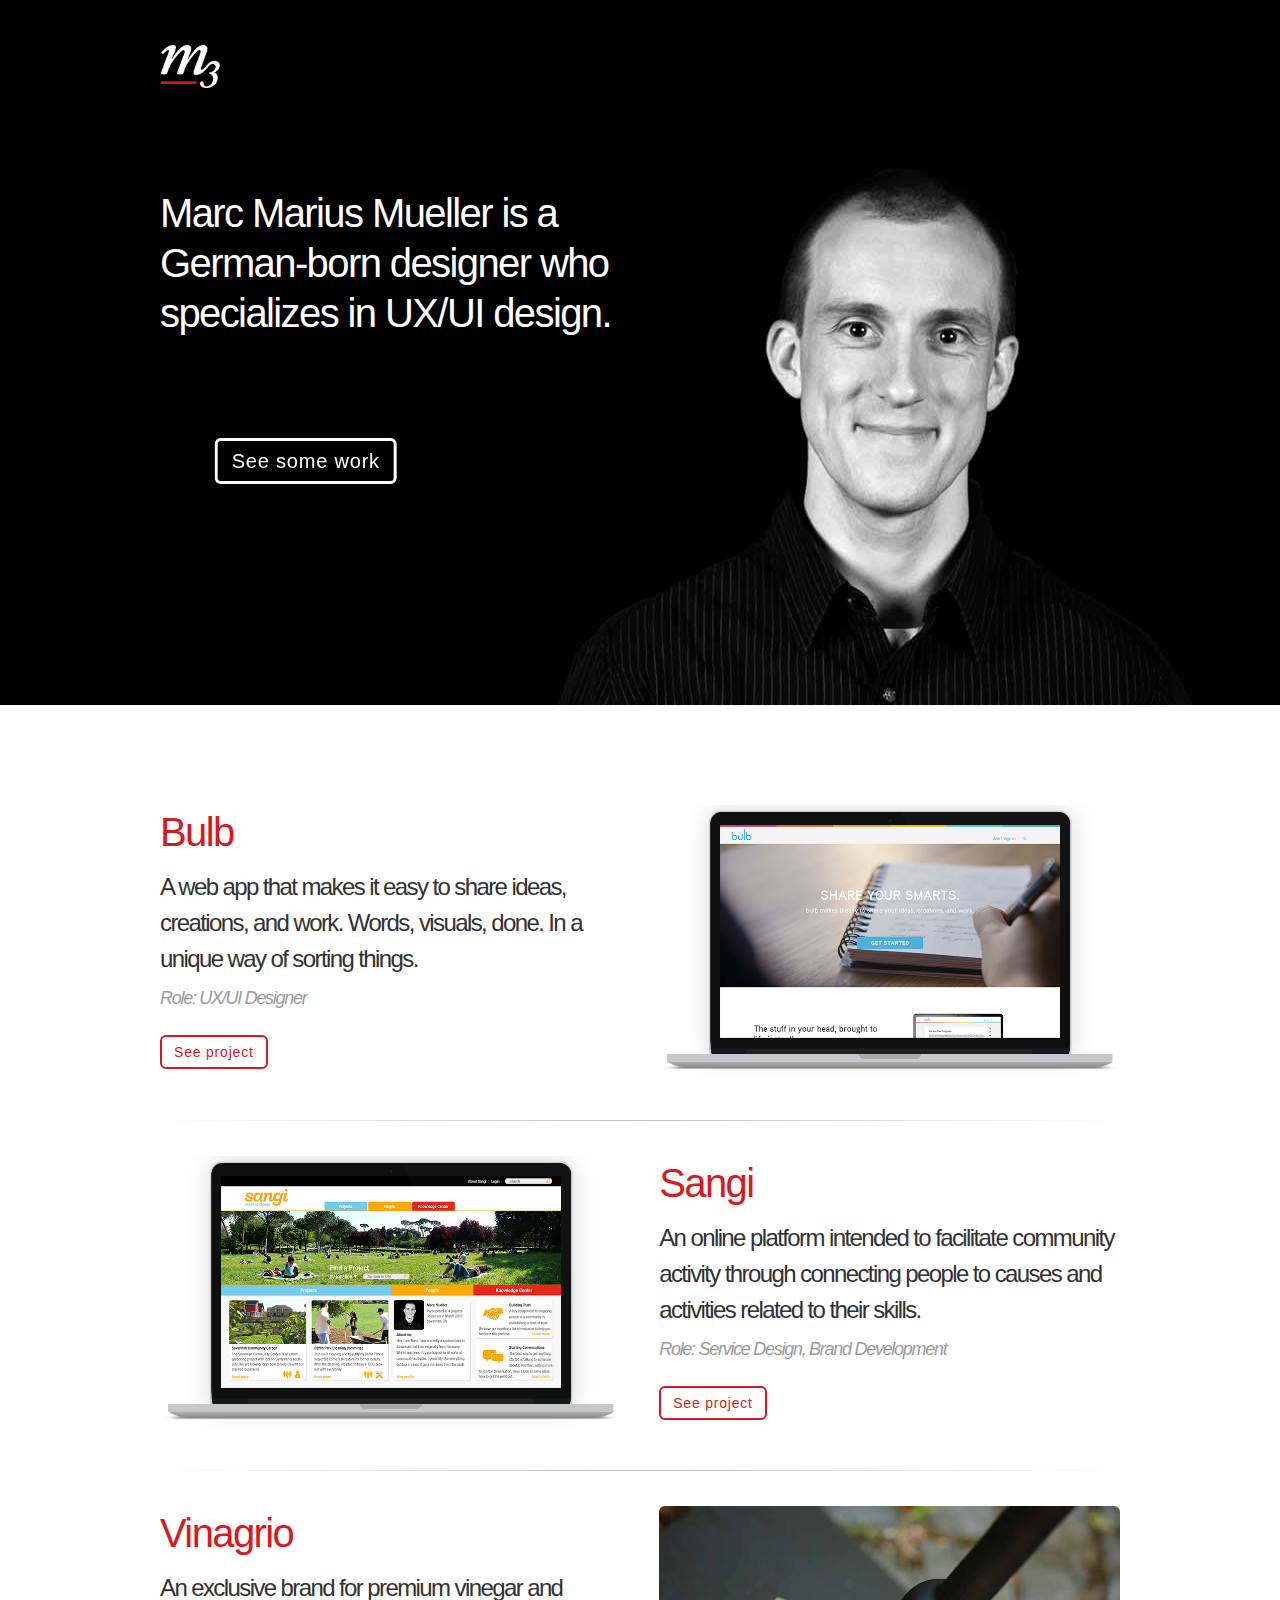
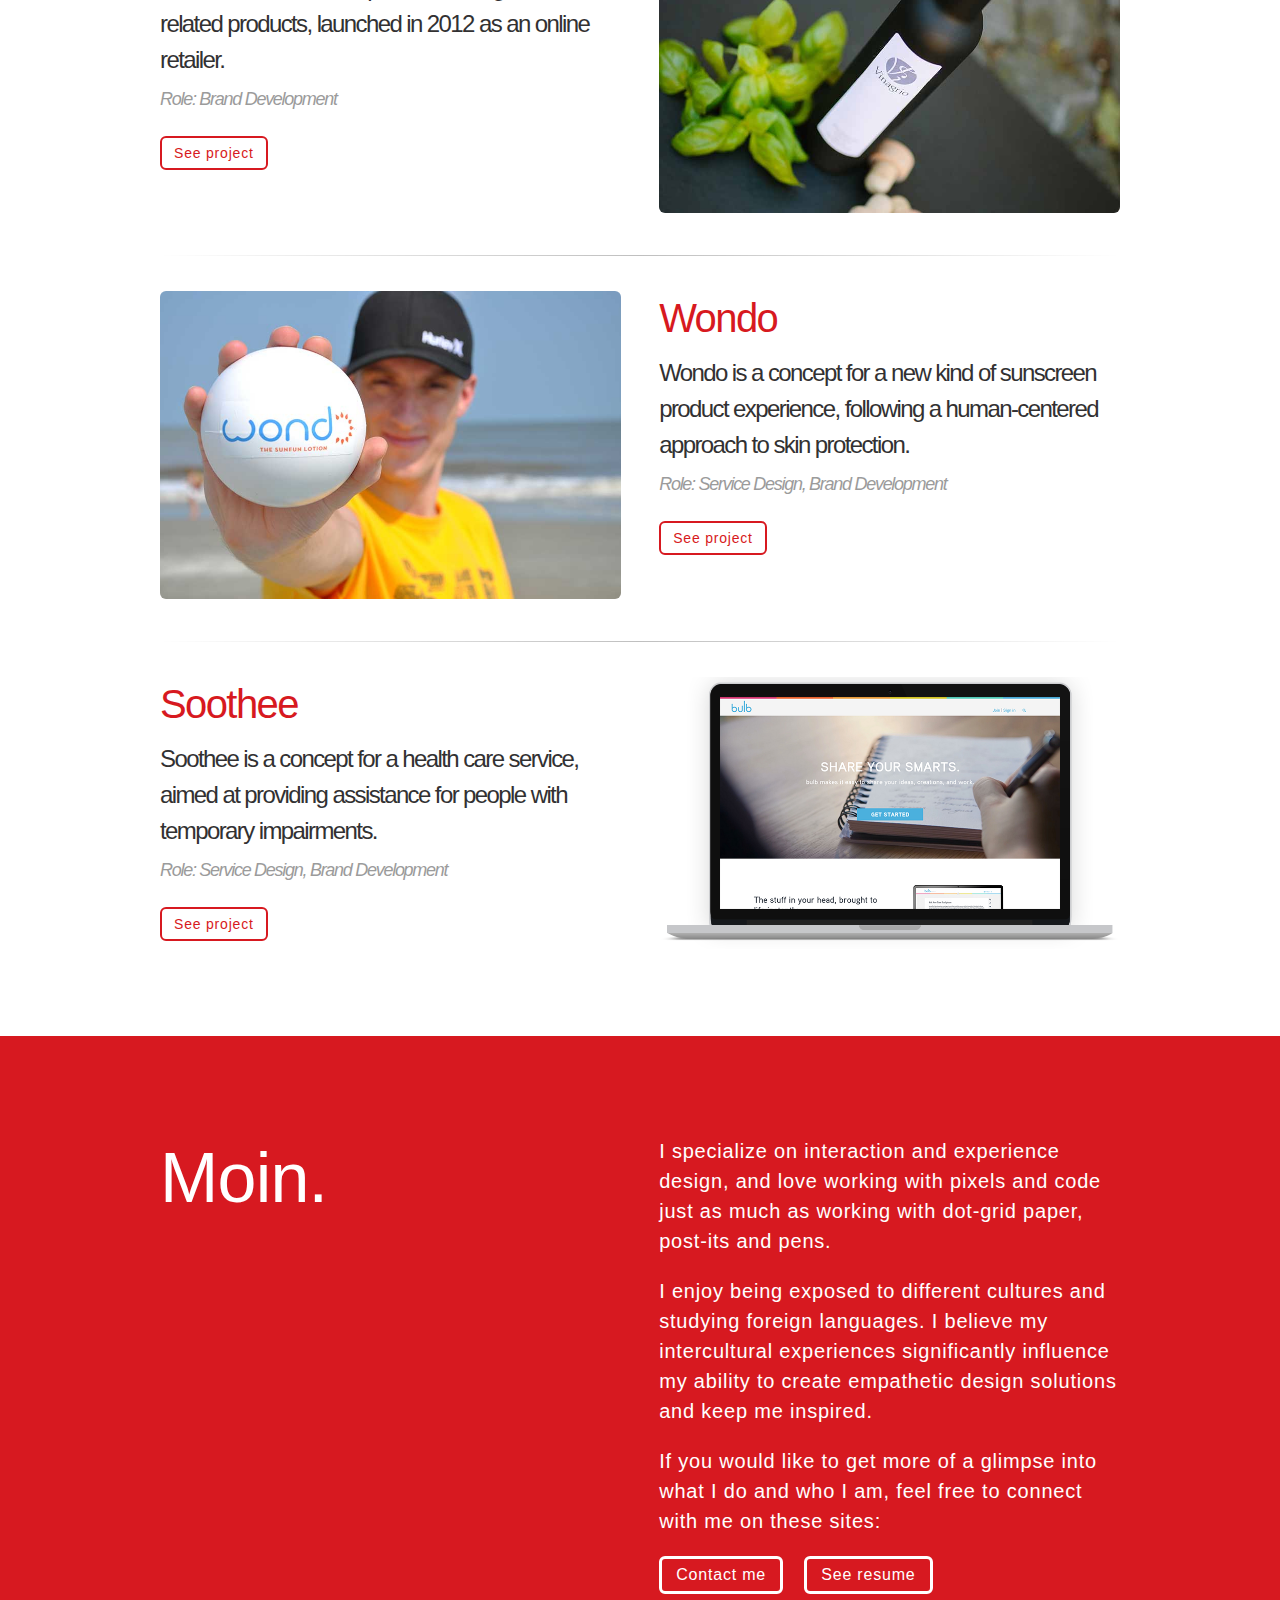
==== commit f44ec3be: "Adding styled hr between projects" ====
--- a/index.html
+++ b/index.html
@@ -38,6 +38,9 @@
 				<img src="img/mp_bulb.png" class="mp-project-img">
 			</div>
 		</div>
+		<div class="row">
+			<hr>
+		</div>
 		<div class="row mp-project">
 			<div class="six columns">
 				<img src="img/mp_sangi.png" class="mp-project-img">
@@ -48,6 +51,9 @@
 				<h4 class="mp-role">Role: Service Design, Brand Development</h4>
 				<a class="button" href="#">See project</a>
 			</div>
+		</div>
+		<div class="row">
+			<hr>
 		</div>
 		<div class="row mp-project">
 			<div class="six columns">
@@ -60,6 +66,9 @@
 				<img src="img/mp_vinagrio.jpg" class="mp-project-img rounded">
 			</div>
 		</div>
+		<div class="row">
+			<hr>
+		</div>
 		<div class="row mp-project">
 			<div class="six columns">
 				<img src="img/mp_wondo.jpg" class="mp-project-img rounded">
@@ -70,6 +79,9 @@
 				<h4 class="mp-role">Role: Service Design, Brand Development</h4>
 				<a class="button" href="#">See project</a>
 			</div>
+		</div>
+		<div class="row">
+			<hr>
 		</div>
 		<div class="row mp-project">
 			<div class="six columns">
--- a/css/skeleton.css
+++ b/css/skeleton.css
@@ -242,15 +242,6 @@
   float: left; }
 
 
-/* Misc
-–––––––––––––––––––––––––––––––––––––––––––––––––– */
-hr {
-  margin-top: 3rem;
-  margin-bottom: 3.5rem;
-  border-width: 0;
-  border-top: 1px solid #E1E1E1; }
-
-
 /* Clearing
 –––––––––––––––––––––––––––––––––––––––––––––––––– */
 
--- a/css/scss/styles.css
+++ b/css/scss/styles.css
@@ -475,7 +475,7 @@
   display: inline-block; }
 
 .mp-project {
-  margin-bottom: 70px; }
+  margin-bottom: 35px; }
   .mp-project:last-of-type {
     margin-bottom: 0px; }
 
@@ -483,6 +483,12 @@
   background: #d71920;
   padding-top: 100px;
   padding-bottom: 80px; }
+
+hr {
+  border: 0;
+  height: 1px;
+  margin-bottom: 35px;
+  background-image: linear-gradient(to right, transparent, rgba(0, 0, 0, 0.25), transparent); }
 
 .fullWidth {
   width: 100%;
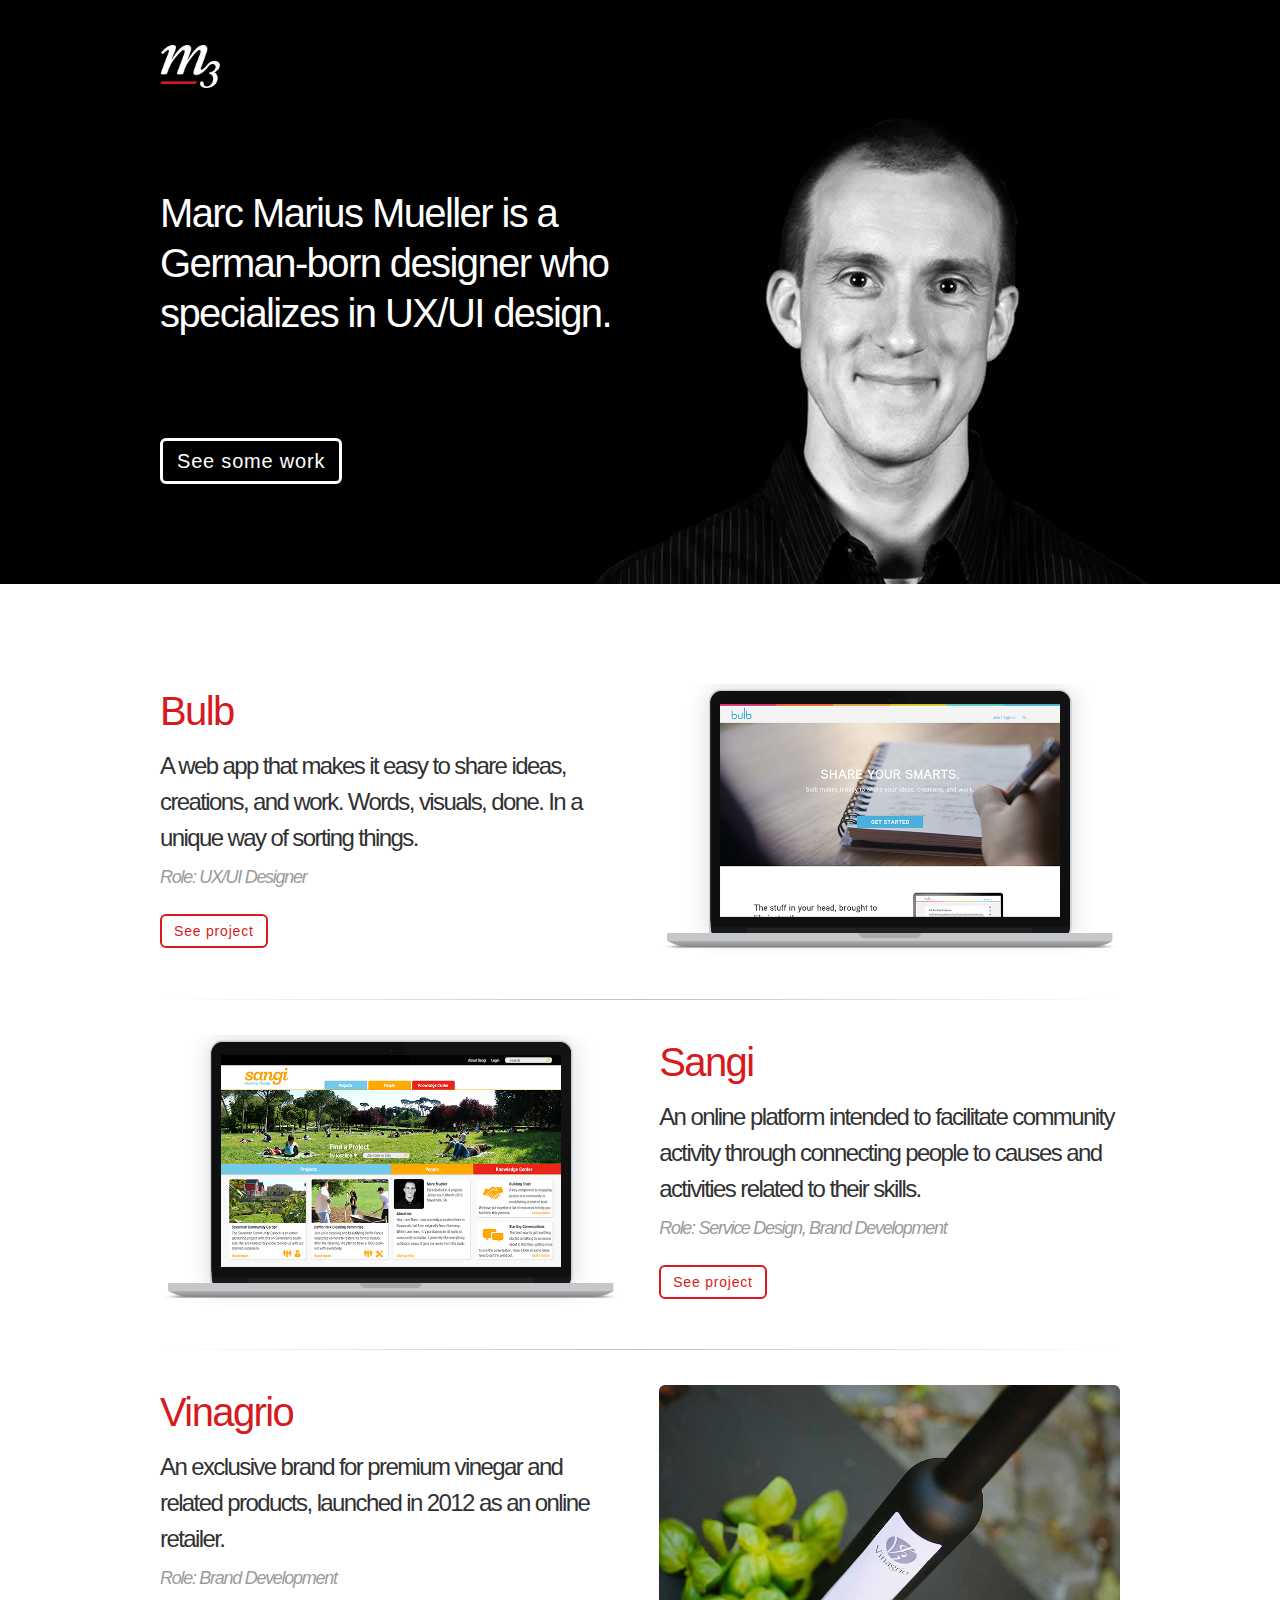
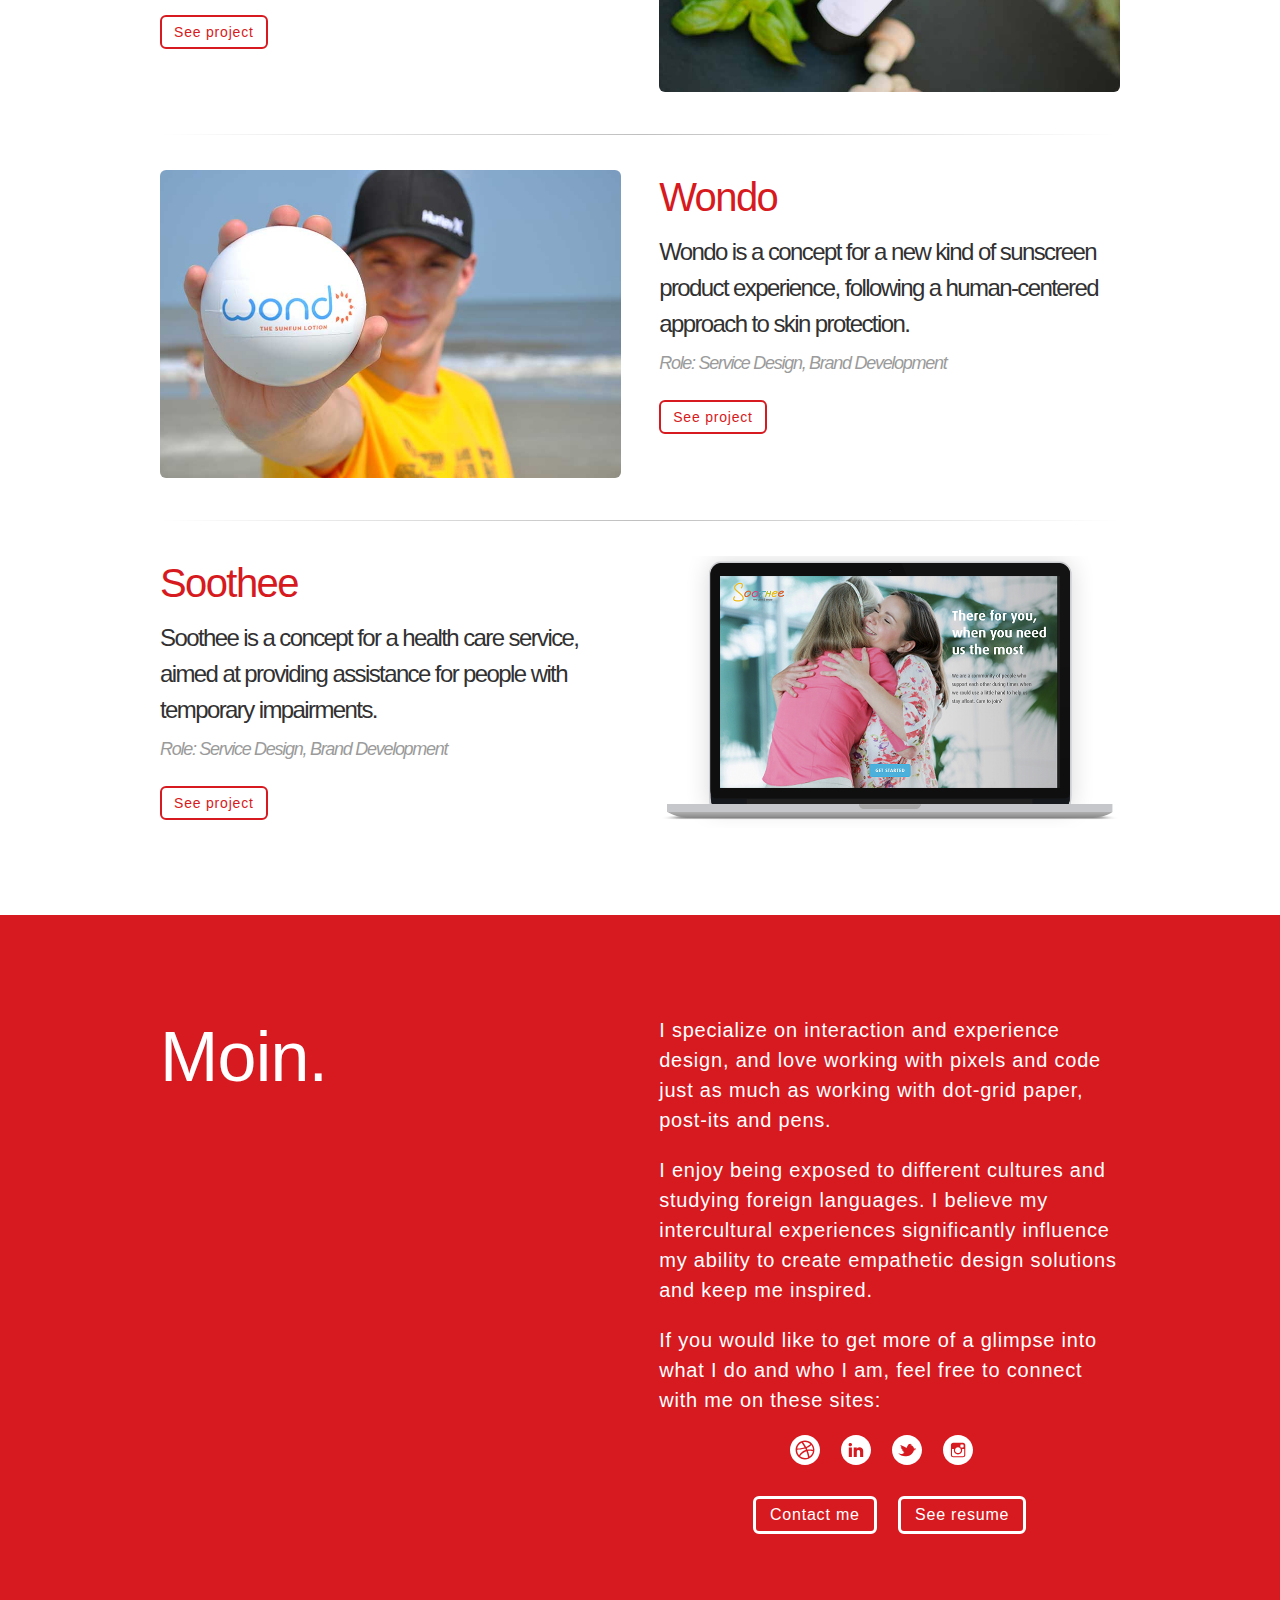
==== commit 99d13925: "Fixing last bits of styling, adding links to project pages, changing utility classes, fixing broken " ====
--- a/index.html
+++ b/index.html
@@ -13,7 +13,7 @@
 <body>
 
 	<!--	Header	-->
-	<header class="full-width">
+	<header class="u-full-width mp-header">
 		<div class="container">
 			<div class="row">
 				<div class="six columns">
@@ -32,10 +32,10 @@
 				<h2 class="mp-heading">Bulb</h2>
 				<h3 class="mp-description">A web app that makes it easy to share ideas, creations, and work. Words, visuals, done. In a unique way of sorting things.</h3>
 				<h4 class="mp-role">Role: UX/UI Designer</h4>
-				<a class="button" href="#">See project</a>
+				<a class="button" href="bulb.html">See project</a>
 			</div>
 			<div class="six columns">
-				<img src="img/mp_bulb.png" class="mp-project-img">
+				<img src="img/mp_bulb.png" class="mp-project-img u-max-full-width">
 			</div>
 		</div>
 		<div class="row">
@@ -43,13 +43,13 @@
 		</div>
 		<div class="row mp-project">
 			<div class="six columns">
-				<img src="img/mp_sangi.png" class="mp-project-img">
+				<img src="img/mp_sangi.png" class="mp-project-img u-max-full-width">
 			</div>
 			<div class="six columns">
 				<h2 class="mp-heading">Sangi</h2>
 				<h3 class="mp-description">An online platform intended to facilitate community activity through connecting people to causes and activities related to their skills.</h3>
 				<h4 class="mp-role">Role: Service Design, Brand Development</h4>
-				<a class="button" href="#">See project</a>
+				<a class="button" href="sangi.html">See project</a>
 			</div>
 		</div>
 		<div class="row">
@@ -60,10 +60,10 @@
 				<h2 class="mp-heading">Vinagrio</h2>
 				<h3 class="mp-description">An exclusive brand for premium vinegar and related products, launched in 2012 as an online retailer.</h3>
 				<h4 class="mp-role">Role: Brand Development</h4>
-				<a class="button" href="#">See project</a>
+				<a class="button" href="vinagrio.html">See project</a>
 			</div>
 			<div class="six columns">
-				<img src="img/mp_vinagrio.jpg" class="mp-project-img rounded">
+				<img src="img/mp_vinagrio.jpg" class="mp-project-img u-max-full-width rounded">
 			</div>
 		</div>
 		<div class="row">
@@ -71,13 +71,13 @@
 		</div>
 		<div class="row mp-project">
 			<div class="six columns">
-				<img src="img/mp_wondo.jpg" class="mp-project-img rounded">
+				<img src="img/mp_wondo.jpg" class="mp-project-img u-max-full-width rounded">
 			</div>
 			<div class="six columns">
 				<h2 class="mp-heading">Wondo</h2>
 				<h3 class="mp-description">Wondo is a concept for a new kind of sunscreen product experience, following a human-centered approach to skin protection.</h3>
 				<h4 class="mp-role">Role: Service Design, Brand Development</h4>
-				<a class="button" href="#">See project</a>
+				<a class="button" href="wondo.html">See project</a>
 			</div>
 		</div>
 		<div class="row">
@@ -88,16 +88,16 @@
 				<h2 class="mp-heading">Soothee</h2>
 				<h3 class="mp-description">Soothee is a concept for a health care service, aimed at providing assistance for people with temporary impairments.</h3>
 				<h4 class="mp-role">Role: Service Design, Brand Development</h4>
-				<a class="button" href="#">See project</a>
+				<a class="button" href="soothee.html">See project</a>
 			</div>
 			<div class="six columns">
-				<img src="img/mp_bulb.png" class="mp-project-img">
+				<img src="img/mp_soothee.png" class="mp-project-img u-max-full-width">
 			</div>
 		</div>
 	</main>
 
 	<!--	Footer	-->
-	<footer class="full-width">
+	<footer class="mp-footer u-full-width">
 		<div class="container">
 			<div class="row">
 				<div class="six columns">
@@ -113,8 +113,67 @@
 					<p class="mp-copy">
 						If you would like to get more of a glimpse into what I do and who I am, feel free to connect with me on these sites:
 					</p>
-					<a class="button--sec" href="#mp-content">Contact me</a>
-					<a class="button--sec" href="#mp-content">See resume</a>
+					<div class="center-wrapper">
+						<div class="center">
+							<ul>
+								<li> <!-- Dribbble -->
+									<svg x="0px" y="0px" viewBox="0 0 30 30" enable-background="new 0 0 30 30" xml:space="preserve">
+										<g>
+											<path fill="#FFFFFF" d="M15.6,15.1c0.1,0,0.2-0.1,0.3-0.1c-0.2-0.5-0.4-0.9-0.6-1.4c-4,1.2-7.9,1.1-8.2,1.1c0,0.1,0,0.2,0,0.2
+												c0,2.1,0.8,3.9,2.1,5.4C9.2,20.1,11.4,16.4,15.6,15.1z"/>
+											<path fill="#FFFFFF" d="M16.4,16.3c-4.5,1.6-6.1,4.7-6.3,5c1.4,1.1,3.1,1.7,4.9,1.7c1.1,0,2.2-0.2,3.1-0.6
+												C18,21.7,17.5,19.2,16.4,16.3C16.4,16.3,16.4,16.3,16.4,16.3z"/>
+											<path fill="#FFFFFF" d="M20.3,9C18.9,7.8,17,7,15,7c-0.6,0-1.3,0.1-1.9,0.2c0.2,0.3,1.7,2.3,3,4.7C19,10.8,20.2,9.2,20.3,9z"/>
+											<path fill="#FFFFFF" d="M14.6,12.4c-1.3-2.4-2.8-4.3-3-4.6c-2.2,1.1-3.9,3.1-4.4,5.6C7.5,13.4,10.8,13.4,14.6,12.4z"/>
+											<path fill="#FFFFFF" d="M16.7,13.1c0.2,0.4,0.4,0.8,0.5,1.2c0.1,0.1,0.1,0.3,0.2,0.4c2.7-0.3,5.3,0.2,5.6,0.3c0-1.9-0.7-3.6-1.8-5
+												C21,10.2,19.7,11.9,16.7,13.1z"/>
+											<path fill="#FFFFFF" d="M17.9,15.9c1,2.9,1.5,5.2,1.6,5.7c1.8-1.2,3.1-3.1,3.4-5.4C22.6,16.2,20.4,15.5,17.9,15.9z"/>
+											<path fill="#FFFFFF" d="M15,0C6.7,0,0,6.7,0,15s6.7,15,15,15c8.3,0,15-6.7,15-15S23.3,0,15,0z M15,24.4c-5.2,0-9.4-4.2-9.4-9.4
+												S9.8,5.6,15,5.6c5.2,0,9.4,4.2,9.4,9.4S20.2,24.4,15,24.4z"/>
+										</g>
+									</svg>
+								</li>
+								<li> <!-- Linkedin -->
+									<svg x="0px" y="0px" viewBox="0 0 30 30" enable-background="new 0 0 30 30" xml:space="preserve">
+										<g>
+											<path fill="#FFFFFF" d="M15.8,13.9L15.8,13.9C15.8,13.9,15.7,13.9,15.8,13.9L15.8,13.9z"/>
+											<path fill="#FFFFFF" d="M15,0C6.7,0,0,6.7,0,15c0,8.3,6.7,15,15,15s15-6.7,15-15C30,6.7,23.3,0,15,0z M10.9,22H7.8v-9.4h3.1V22z
+												 M9.3,11.3L9.3,11.3c-1.1,0-1.7-0.7-1.7-1.6C7.6,8.7,8.3,8,9.3,8c1.1,0,1.7,0.7,1.7,1.6C11.1,10.6,10.4,11.3,9.3,11.3z M22.2,22
+												h-3.1v-5c0-1.3-0.5-2.1-1.6-2.1c-0.9,0-1.4,0.6-1.6,1.1c-0.1,0.2-0.1,0.5-0.1,0.8V22h-3.1c0,0,0-8.5,0-9.4h3.1v1.3
+												c0.4-0.6,1.1-1.6,2.8-1.6c2.1,0,3.6,1.3,3.6,4.2V22z"/>
+										</g>
+									</svg>
+								</li>
+								<li> <!-- Twitter -->
+									<svg x="0px" y="0px" viewBox="0 0 30 30" enable-background="new 0 0 30 30" xml:space="preserve">
+										<path fill="#FFFFFF" d="M15,0C6.7,0,0,6.7,0,15c0,8.3,6.7,15,15,15c8.3,0,15-6.7,15-15C30,6.7,23.3,0,15,0z M21.9,15.3
+											c-0.3,1.2-0.9,2.5-2.2,3.6c-1.7,1.5-3.5,2.2-5.3,2.3c-1.7,0.1-3.4,0.1-5.2-0.7c-1.4-0.6-2.5-1.5-3.4-2.7c0,0,0,0,0,0h0c0,0,0,0,0,0
+											c1.2,1.1,4.2,2.1,6.7-0.3c-0.4,0.1-0.8,0-1.1-0.3c-0.3-0.3-0.3-0.5-0.1-0.8c0.1-0.2,0.4-0.3,0.6-0.5c-0.4,0.1-0.8,0-1.2-0.1
+											c-0.4-0.2-0.9-0.5-1-1c0.3-0.3,0.6-0.5,1.2-0.5c-0.6-0.2-1.2-0.5-1.6-0.9c-0.4-0.4-0.4-0.7-0.5-1c0.3-0.1,0.7-0.2,1.1-0.2
+											c-0.9-0.4-1.2-1.1-1.4-1.7c-0.1-0.2-0.1-0.4,0-0.6c3.5,1.3,5.2,2.3,6.1,3.2c0.4-1.1,1.4-3.6,2.8-4.4c0,0.1,0,0.3-0.2,0.4
+											C17.7,9,18,8.7,18.6,8.7c-0.1,0.3-0.3,0.5-0.6,0.6C18.4,9.2,18.8,9,19.2,9c0.4-0.1,0.4,0.2,0.2,0.4c-0.4,0.3-0.9,0.3-1.3,0.5
+											c1.4,0,2.5,0.7,3.3,2.1c0.3,0.5,0.5,0.9,0.5,1.4c0.6,0.2,1.2,0.2,1.7,0.1c0.2,0,0.3-0.1,0.5-0.1c-0.2,0.3-0.5,0.6-0.9,0.7
+											c-0.3,0.1-0.7,0.2-1.1,0.2c0.6,0.2,1.3,0.3,2,0.2C23.3,15.3,22.6,15.3,21.9,15.3z"/>
+									</svg>
+								</li>
+								<li> <!-- Instagram -->
+									<svg x="0px" y="0px" viewBox="0 0 30 30" enable-background="new 0 0 30 30" xml:space="preserve">
+										<g>
+											<path fill="#FFFFFF" d="M15,18.1c1.6,0,2.9-1.3,2.9-2.9c0-1.6-1.3-3-2.9-3c-1.6,0-3,1.3-3,3C12,16.8,13.4,18.1,15,18.1z"/>
+											<path fill="#FFFFFF" d="M17.9,12.6h2.2c0.3,0,0.5-0.2,0.5-0.5V9.9c0-0.3-0.2-0.5-0.5-0.5h-2.2c-0.3,0-0.5,0.2-0.5,0.5v2.2
+												C17.4,12.4,17.6,12.6,17.9,12.6z"/>
+											<path fill="#FFFFFF" d="M15,0C6.7,0,0,6.7,0,15c0,8.3,6.7,15,15,15c8.3,0,15-6.7,15-15C30,6.7,23.3,0,15,0z M22.3,19.9
+												c0,1.3-1,2.3-2.3,2.3h-9.8c-1.3,0-2.3-1-2.3-2.3v-9.8c0-1.3,1-2.3,2.3-2.3h9.8c1.3,0,2.3,1,2.3,2.3V19.9z"/>
+											<path fill="#FFFFFF" d="M19.2,15.2c0,2.3-1.9,4.2-4.2,4.2c-2.3,0-4.2-1.9-4.2-4.2c0-0.4,0.1-0.8,0.2-1.2h-2v5.7
+												c0,0.9,0.7,1.6,1.6,1.6h9c0.9,0,1.6-0.7,1.6-1.6V14h-2C19.1,14.4,19.2,14.8,19.2,15.2z"/>
+										</g>
+									</svg>
+								</li>
+							</ul>
+							<a class="button--sec" href="#mp-content">Contact me</a>
+							<a class="button--sec" href="#mp-content">See resume</a>
+						</div>
+					</div>
 				</div>
 			</div>
 		</div>
--- a/css/skeleton.css
+++ b/css/skeleton.css
@@ -156,6 +156,7 @@
 
 /* Lists
 –––––––––––––––––––––––––––––––––––––––––––––––––– */
+/*
 ul {
   list-style: circle inside; }
 ol {
@@ -171,6 +172,7 @@
   font-size: 90%; }
 li {
   margin-bottom: 1rem; }
+*/
 
 
 /* Code
--- a/css/scss/styles.css
+++ b/css/scss/styles.css
@@ -278,8 +278,8 @@
    ========================================================================== */
 ul,
 ol {
-  margin: 1em 0;
-  padding: 0 0 0 40px; }
+  margin: 0;
+  padding: 0 0 0 0px; }
 
 dd {
   margin: 0 0 0 40px; }
@@ -452,63 +452,73 @@
   border-collapse: collapse;
   border-spacing: 0; }
 
-header {
+.mp-header {
   background: #000 url("../../img/marc.jpg");
   background-repeat: no-repeat;
   background-attachment: fixed;
-  background-position: right;
-  height: 660px;
-  padding-top: 45px; }
+  background-position: top right;
+  padding-top: 45px;
+  padding-bottom: 100px; }
+
+.mp-content {
+  padding-top: 100px;
+  padding-bottom: 80px; }
+
+.mp-project-img {
+  width: 100%;
+  display: inline-block; }
+
+.mp-project {
+  margin-bottom: 35px; }
+  .mp-project:last-of-type {
+    margin-bottom: 0px; }
+
+.mp-footer {
+  background: #d71920;
+  padding-top: 100px;
+  padding-bottom: 80px; }
+  .mp-footer ul {
+    display: block;
+    margin: 0 0 1.5em 0; }
+  .mp-footer li {
+    display: inline-block;
+    list-style: none;
+    margin-right: 1em;
+    margin-left: 0; }
+  .mp-footer svg {
+    width: 30px;
+    height: 30px;
+    fill: #fff; }
+
+hr {
+  border: 0;
+  height: 1px;
+  margin-bottom: 35px;
+  background-image: linear-gradient(to right, transparent, rgba(0, 0, 0, 0.25), transparent); }
+
+.pr-header {
+  padding-top: 45px;
+  padding-bottom: 100px; }
+
+.center-wrapper {
+  display: table;
+  width: 100%; }
+  .center-wrapper .center {
+    display: table-cell;
+    text-align: center;
+    vertical-align: middle; }
+
+.rounded {
+  -webkit-border-radius: 6px;
+  -moz-border-radius: 6px;
+  -ms-border-radius: 6px;
+  border-radius: 6px; }
 
 .logo {
   margin-bottom: 100px;
   width: 60px;
   height: 43px;
   display: block; }
-
-.mp-content {
-  padding-top: 100px;
-  padding-bottom: 80px; }
-
-.mp-project-img {
-  width: 100%;
-  display: inline-block; }
-
-.mp-project {
-  margin-bottom: 35px; }
-  .mp-project:last-of-type {
-    margin-bottom: 0px; }
-
-footer {
-  background: #d71920;
-  padding-top: 100px;
-  padding-bottom: 80px; }
-
-hr {
-  border: 0;
-  height: 1px;
-  margin-bottom: 35px;
-  background-image: linear-gradient(to right, transparent, rgba(0, 0, 0, 0.25), transparent); }
-
-.fullWidth {
-  width: 100%;
-  margin-left: auto;
-  margin-right: auto;
-  max-width: initial; }
-
-.center {
-  -moz-transform: translate(30%, 0);
-  -o-transform: translate(30%, 0);
-  -ms-transform: translate(30%, 0);
-  -webkit-transform: translate(30%, 0);
-  transform: translate(30%, 0);
-  -webkit-transform: translate3d(30%, 0, 1px); }
-
-.rounded {
-  -webkit-border-radius: 6px;
-  -moz-border-radius: 6px;
-  -ms-border-radius: 6px;
-  border-radius: 6px; }
 
 /*Header */
 .headerWraper {
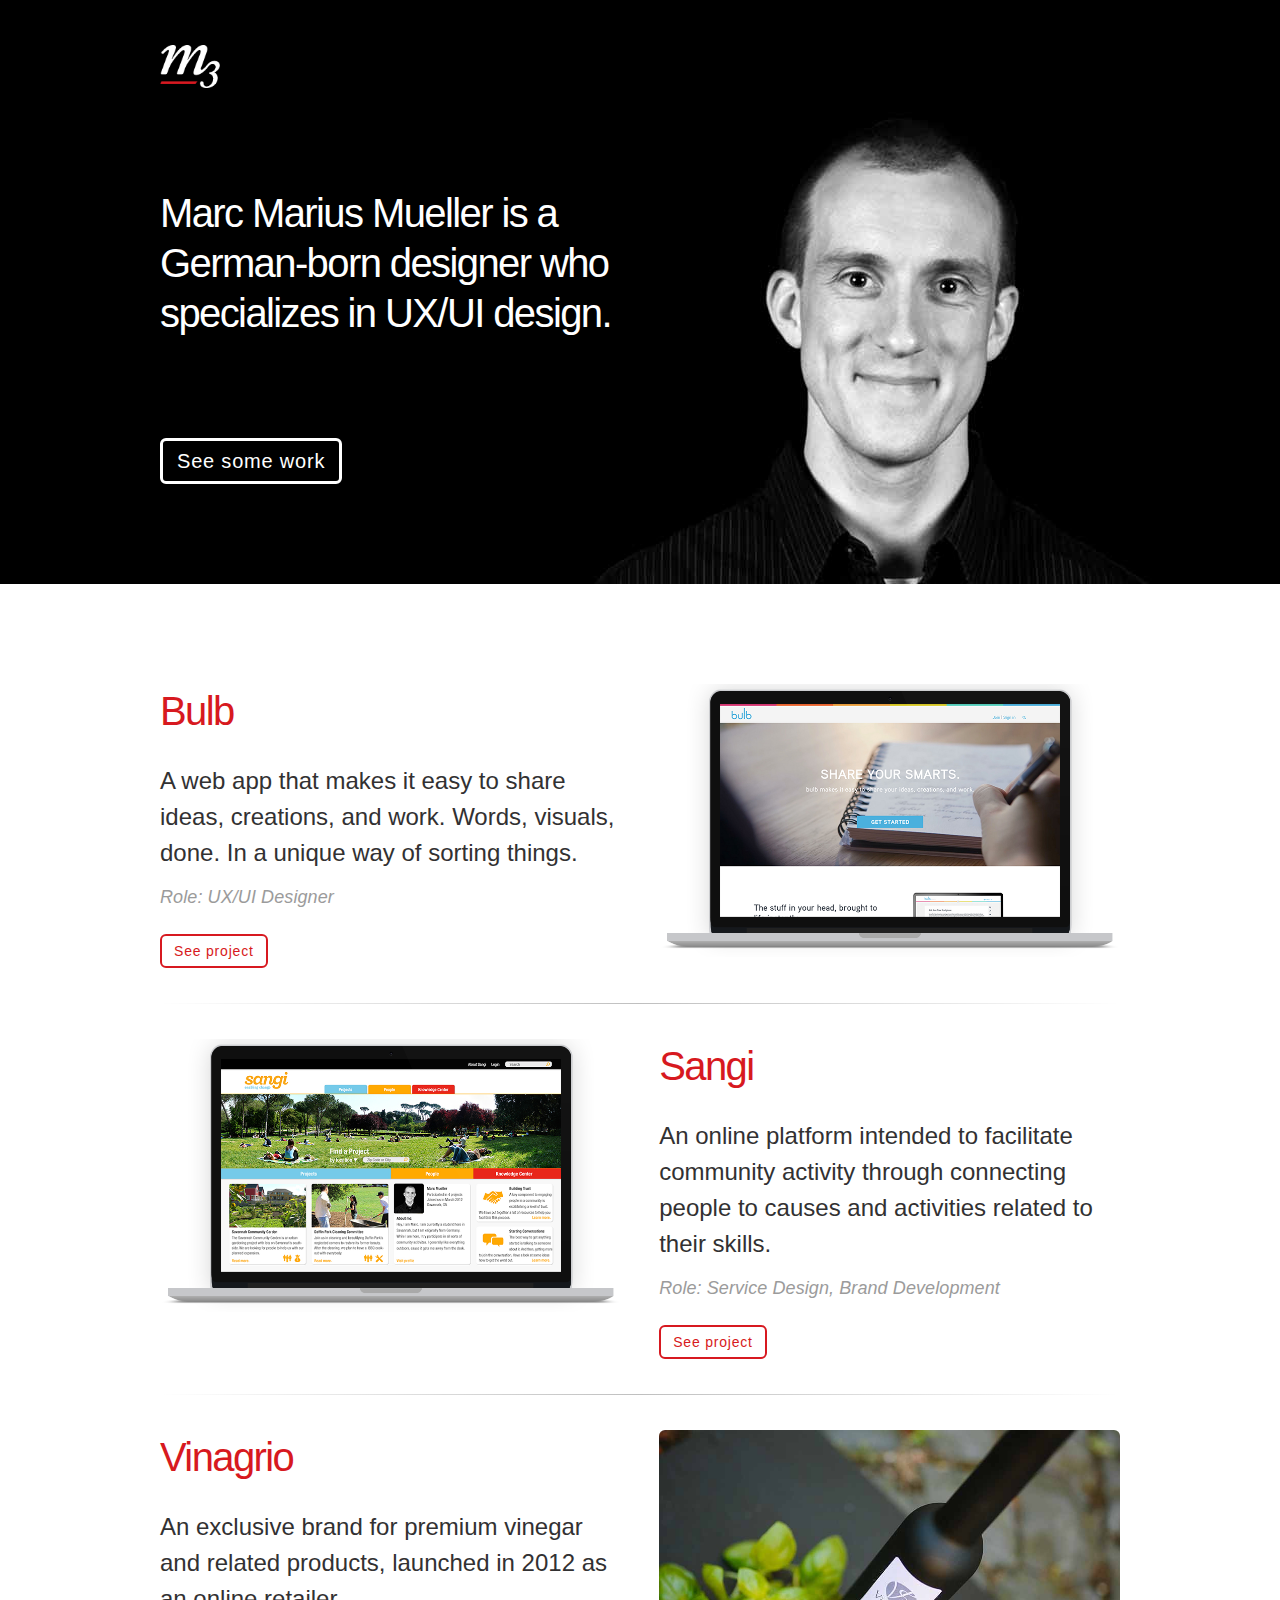
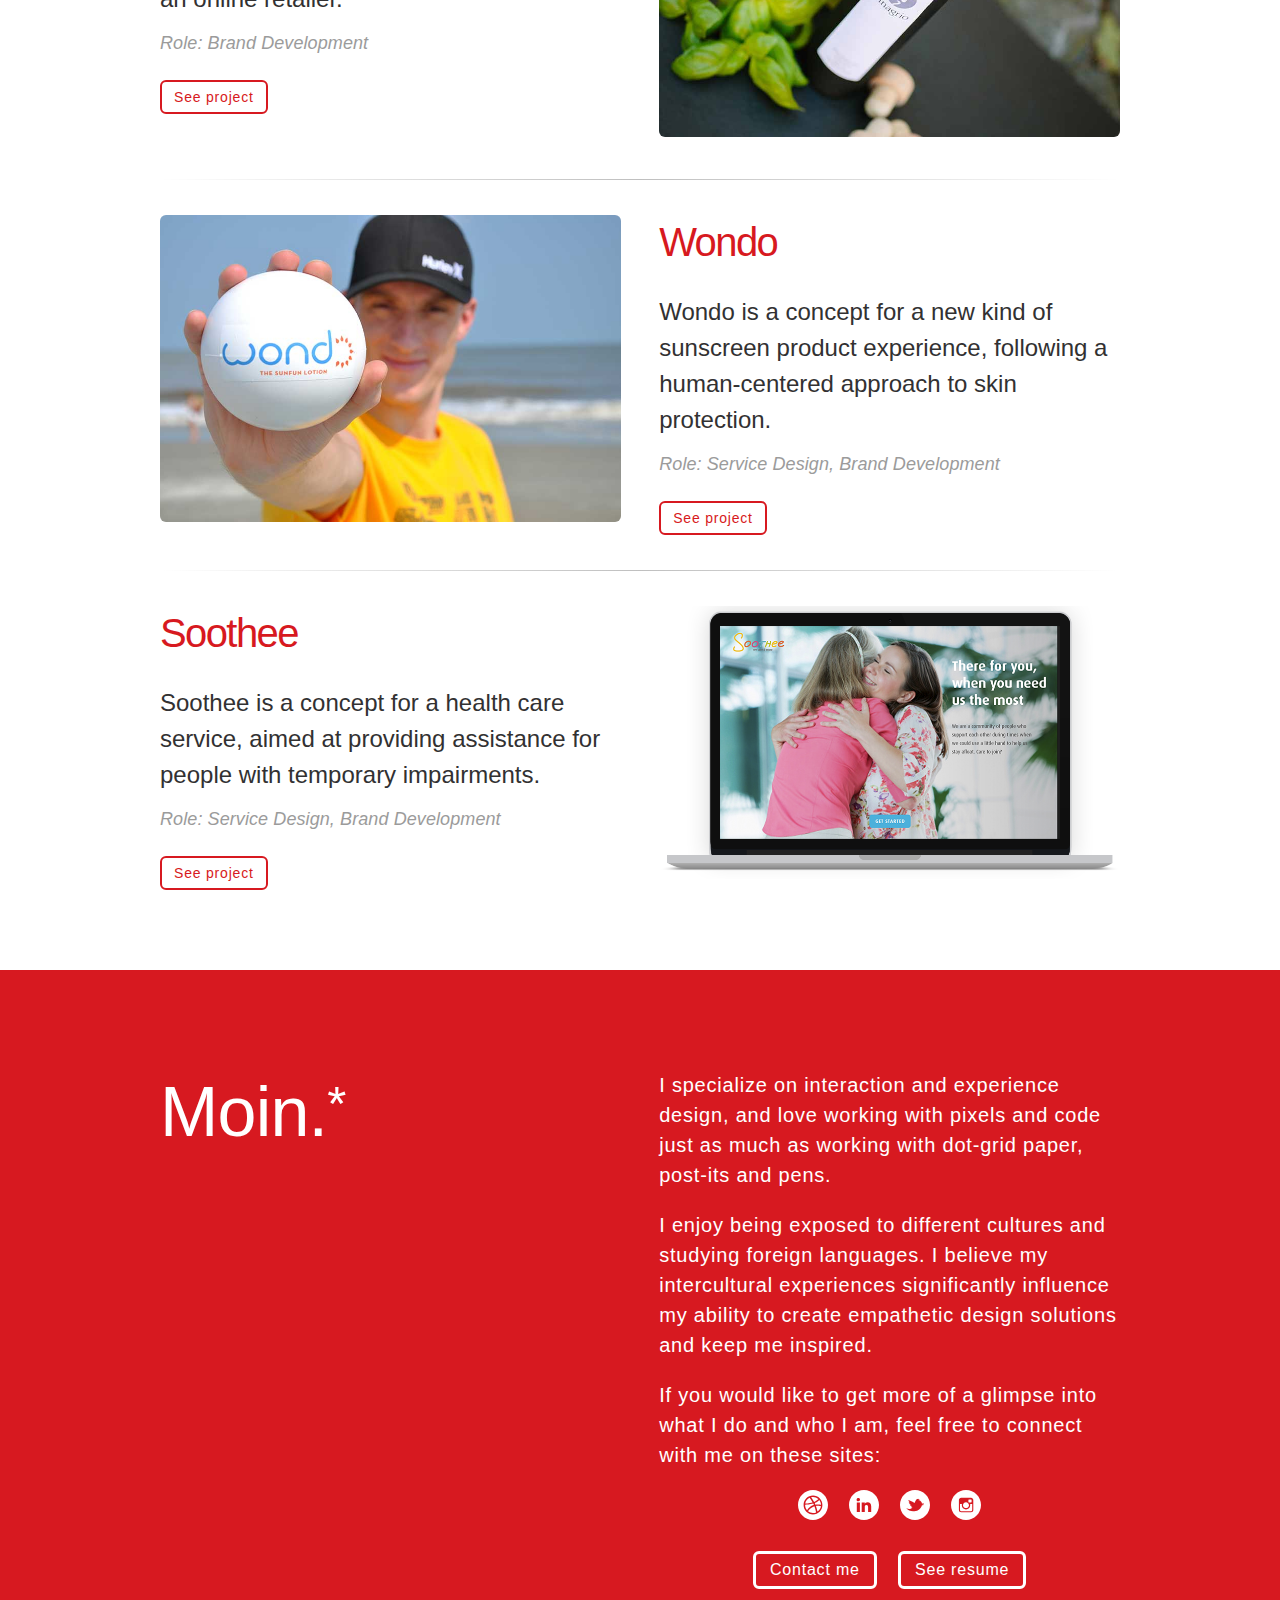
==== commit c55d5cfa: "Adding explanation about moin to main page" ====
--- a/index.html
+++ b/index.html
@@ -101,7 +101,7 @@
 		<div class="container">
 			<div class="row">
 				<div class="six columns">
-					<h5 class="mp-greeting">Moin.</h1>
+					<h5 class="mp-greeting">Moin.<a href="http://en.wikipedia.org/wiki/Moin" target="_blank" class="easter-egg">*</a></h1>
 				</div>
 				<div class="six columns">
 					<p class="mp-copy">
@@ -117,61 +117,69 @@
 						<div class="center">
 							<ul>
 								<li> <!-- Dribbble -->
-									<svg x="0px" y="0px" viewBox="0 0 30 30" enable-background="new 0 0 30 30" xml:space="preserve">
-										<g>
-											<path fill="#FFFFFF" d="M15.6,15.1c0.1,0,0.2-0.1,0.3-0.1c-0.2-0.5-0.4-0.9-0.6-1.4c-4,1.2-7.9,1.1-8.2,1.1c0,0.1,0,0.2,0,0.2
-												c0,2.1,0.8,3.9,2.1,5.4C9.2,20.1,11.4,16.4,15.6,15.1z"/>
-											<path fill="#FFFFFF" d="M16.4,16.3c-4.5,1.6-6.1,4.7-6.3,5c1.4,1.1,3.1,1.7,4.9,1.7c1.1,0,2.2-0.2,3.1-0.6
-												C18,21.7,17.5,19.2,16.4,16.3C16.4,16.3,16.4,16.3,16.4,16.3z"/>
-											<path fill="#FFFFFF" d="M20.3,9C18.9,7.8,17,7,15,7c-0.6,0-1.3,0.1-1.9,0.2c0.2,0.3,1.7,2.3,3,4.7C19,10.8,20.2,9.2,20.3,9z"/>
-											<path fill="#FFFFFF" d="M14.6,12.4c-1.3-2.4-2.8-4.3-3-4.6c-2.2,1.1-3.9,3.1-4.4,5.6C7.5,13.4,10.8,13.4,14.6,12.4z"/>
-											<path fill="#FFFFFF" d="M16.7,13.1c0.2,0.4,0.4,0.8,0.5,1.2c0.1,0.1,0.1,0.3,0.2,0.4c2.7-0.3,5.3,0.2,5.6,0.3c0-1.9-0.7-3.6-1.8-5
-												C21,10.2,19.7,11.9,16.7,13.1z"/>
-											<path fill="#FFFFFF" d="M17.9,15.9c1,2.9,1.5,5.2,1.6,5.7c1.8-1.2,3.1-3.1,3.4-5.4C22.6,16.2,20.4,15.5,17.9,15.9z"/>
-											<path fill="#FFFFFF" d="M15,0C6.7,0,0,6.7,0,15s6.7,15,15,15c8.3,0,15-6.7,15-15S23.3,0,15,0z M15,24.4c-5.2,0-9.4-4.2-9.4-9.4
-												S9.8,5.6,15,5.6c5.2,0,9.4,4.2,9.4,9.4S20.2,24.4,15,24.4z"/>
-										</g>
-									</svg>
+									<a href="https://dribbble.com/muellermm" target="_blank">
+										<svg x="0px" y="0px" viewBox="0 0 30 30" enable-background="new 0 0 30 30" xml:space="preserve">
+											<g>
+												<path fill="#FFFFFF" d="M15.6,15.1c0.1,0,0.2-0.1,0.3-0.1c-0.2-0.5-0.4-0.9-0.6-1.4c-4,1.2-7.9,1.1-8.2,1.1c0,0.1,0,0.2,0,0.2
+													c0,2.1,0.8,3.9,2.1,5.4C9.2,20.1,11.4,16.4,15.6,15.1z"/>
+												<path fill="#FFFFFF" d="M16.4,16.3c-4.5,1.6-6.1,4.7-6.3,5c1.4,1.1,3.1,1.7,4.9,1.7c1.1,0,2.2-0.2,3.1-0.6
+													C18,21.7,17.5,19.2,16.4,16.3C16.4,16.3,16.4,16.3,16.4,16.3z"/>
+												<path fill="#FFFFFF" d="M20.3,9C18.9,7.8,17,7,15,7c-0.6,0-1.3,0.1-1.9,0.2c0.2,0.3,1.7,2.3,3,4.7C19,10.8,20.2,9.2,20.3,9z"/>
+												<path fill="#FFFFFF" d="M14.6,12.4c-1.3-2.4-2.8-4.3-3-4.6c-2.2,1.1-3.9,3.1-4.4,5.6C7.5,13.4,10.8,13.4,14.6,12.4z"/>
+												<path fill="#FFFFFF" d="M16.7,13.1c0.2,0.4,0.4,0.8,0.5,1.2c0.1,0.1,0.1,0.3,0.2,0.4c2.7-0.3,5.3,0.2,5.6,0.3c0-1.9-0.7-3.6-1.8-5
+													C21,10.2,19.7,11.9,16.7,13.1z"/>
+												<path fill="#FFFFFF" d="M17.9,15.9c1,2.9,1.5,5.2,1.6,5.7c1.8-1.2,3.1-3.1,3.4-5.4C22.6,16.2,20.4,15.5,17.9,15.9z"/>
+												<path fill="#FFFFFF" d="M15,0C6.7,0,0,6.7,0,15s6.7,15,15,15c8.3,0,15-6.7,15-15S23.3,0,15,0z M15,24.4c-5.2,0-9.4-4.2-9.4-9.4
+													S9.8,5.6,15,5.6c5.2,0,9.4,4.2,9.4,9.4S20.2,24.4,15,24.4z"/>
+											</g>
+										</svg>
+									</a>
 								</li>
 								<li> <!-- Linkedin -->
-									<svg x="0px" y="0px" viewBox="0 0 30 30" enable-background="new 0 0 30 30" xml:space="preserve">
-										<g>
-											<path fill="#FFFFFF" d="M15.8,13.9L15.8,13.9C15.8,13.9,15.7,13.9,15.8,13.9L15.8,13.9z"/>
-											<path fill="#FFFFFF" d="M15,0C6.7,0,0,6.7,0,15c0,8.3,6.7,15,15,15s15-6.7,15-15C30,6.7,23.3,0,15,0z M10.9,22H7.8v-9.4h3.1V22z
-												 M9.3,11.3L9.3,11.3c-1.1,0-1.7-0.7-1.7-1.6C7.6,8.7,8.3,8,9.3,8c1.1,0,1.7,0.7,1.7,1.6C11.1,10.6,10.4,11.3,9.3,11.3z M22.2,22
-												h-3.1v-5c0-1.3-0.5-2.1-1.6-2.1c-0.9,0-1.4,0.6-1.6,1.1c-0.1,0.2-0.1,0.5-0.1,0.8V22h-3.1c0,0,0-8.5,0-9.4h3.1v1.3
-												c0.4-0.6,1.1-1.6,2.8-1.6c2.1,0,3.6,1.3,3.6,4.2V22z"/>
-										</g>
-									</svg>
+									<a href="https://www.linkedin.com/in/marcmariusmueller" target="_blank">
+										<svg x="0px" y="0px" viewBox="0 0 30 30" enable-background="new 0 0 30 30" xml:space="preserve">
+											<g>
+												<path fill="#FFFFFF" d="M15.8,13.9L15.8,13.9C15.8,13.9,15.7,13.9,15.8,13.9L15.8,13.9z"/>
+												<path fill="#FFFFFF" d="M15,0C6.7,0,0,6.7,0,15c0,8.3,6.7,15,15,15s15-6.7,15-15C30,6.7,23.3,0,15,0z M10.9,22H7.8v-9.4h3.1V22z
+													 M9.3,11.3L9.3,11.3c-1.1,0-1.7-0.7-1.7-1.6C7.6,8.7,8.3,8,9.3,8c1.1,0,1.7,0.7,1.7,1.6C11.1,10.6,10.4,11.3,9.3,11.3z M22.2,22
+													h-3.1v-5c0-1.3-0.5-2.1-1.6-2.1c-0.9,0-1.4,0.6-1.6,1.1c-0.1,0.2-0.1,0.5-0.1,0.8V22h-3.1c0,0,0-8.5,0-9.4h3.1v1.3
+													c0.4-0.6,1.1-1.6,2.8-1.6c2.1,0,3.6,1.3,3.6,4.2V22z"/>
+											</g>
+										</svg>
+									</a>
 								</li>
 								<li> <!-- Twitter -->
-									<svg x="0px" y="0px" viewBox="0 0 30 30" enable-background="new 0 0 30 30" xml:space="preserve">
-										<path fill="#FFFFFF" d="M15,0C6.7,0,0,6.7,0,15c0,8.3,6.7,15,15,15c8.3,0,15-6.7,15-15C30,6.7,23.3,0,15,0z M21.9,15.3
-											c-0.3,1.2-0.9,2.5-2.2,3.6c-1.7,1.5-3.5,2.2-5.3,2.3c-1.7,0.1-3.4,0.1-5.2-0.7c-1.4-0.6-2.5-1.5-3.4-2.7c0,0,0,0,0,0h0c0,0,0,0,0,0
-											c1.2,1.1,4.2,2.1,6.7-0.3c-0.4,0.1-0.8,0-1.1-0.3c-0.3-0.3-0.3-0.5-0.1-0.8c0.1-0.2,0.4-0.3,0.6-0.5c-0.4,0.1-0.8,0-1.2-0.1
-											c-0.4-0.2-0.9-0.5-1-1c0.3-0.3,0.6-0.5,1.2-0.5c-0.6-0.2-1.2-0.5-1.6-0.9c-0.4-0.4-0.4-0.7-0.5-1c0.3-0.1,0.7-0.2,1.1-0.2
-											c-0.9-0.4-1.2-1.1-1.4-1.7c-0.1-0.2-0.1-0.4,0-0.6c3.5,1.3,5.2,2.3,6.1,3.2c0.4-1.1,1.4-3.6,2.8-4.4c0,0.1,0,0.3-0.2,0.4
-											C17.7,9,18,8.7,18.6,8.7c-0.1,0.3-0.3,0.5-0.6,0.6C18.4,9.2,18.8,9,19.2,9c0.4-0.1,0.4,0.2,0.2,0.4c-0.4,0.3-0.9,0.3-1.3,0.5
-											c1.4,0,2.5,0.7,3.3,2.1c0.3,0.5,0.5,0.9,0.5,1.4c0.6,0.2,1.2,0.2,1.7,0.1c0.2,0,0.3-0.1,0.5-0.1c-0.2,0.3-0.5,0.6-0.9,0.7
-											c-0.3,0.1-0.7,0.2-1.1,0.2c0.6,0.2,1.3,0.3,2,0.2C23.3,15.3,22.6,15.3,21.9,15.3z"/>
-									</svg>
+									<a href="https://twitter.com/muellermm" target="_blank">
+										<svg x="0px" y="0px" viewBox="0 0 30 30" enable-background="new 0 0 30 30" xml:space="preserve">
+											<path fill="#FFFFFF" d="M15,0C6.7,0,0,6.7,0,15c0,8.3,6.7,15,15,15c8.3,0,15-6.7,15-15C30,6.7,23.3,0,15,0z M21.9,15.3
+												c-0.3,1.2-0.9,2.5-2.2,3.6c-1.7,1.5-3.5,2.2-5.3,2.3c-1.7,0.1-3.4,0.1-5.2-0.7c-1.4-0.6-2.5-1.5-3.4-2.7c0,0,0,0,0,0h0c0,0,0,0,0,0
+												c1.2,1.1,4.2,2.1,6.7-0.3c-0.4,0.1-0.8,0-1.1-0.3c-0.3-0.3-0.3-0.5-0.1-0.8c0.1-0.2,0.4-0.3,0.6-0.5c-0.4,0.1-0.8,0-1.2-0.1
+												c-0.4-0.2-0.9-0.5-1-1c0.3-0.3,0.6-0.5,1.2-0.5c-0.6-0.2-1.2-0.5-1.6-0.9c-0.4-0.4-0.4-0.7-0.5-1c0.3-0.1,0.7-0.2,1.1-0.2
+												c-0.9-0.4-1.2-1.1-1.4-1.7c-0.1-0.2-0.1-0.4,0-0.6c3.5,1.3,5.2,2.3,6.1,3.2c0.4-1.1,1.4-3.6,2.8-4.4c0,0.1,0,0.3-0.2,0.4
+												C17.7,9,18,8.7,18.6,8.7c-0.1,0.3-0.3,0.5-0.6,0.6C18.4,9.2,18.8,9,19.2,9c0.4-0.1,0.4,0.2,0.2,0.4c-0.4,0.3-0.9,0.3-1.3,0.5
+												c1.4,0,2.5,0.7,3.3,2.1c0.3,0.5,0.5,0.9,0.5,1.4c0.6,0.2,1.2,0.2,1.7,0.1c0.2,0,0.3-0.1,0.5-0.1c-0.2,0.3-0.5,0.6-0.9,0.7
+												c-0.3,0.1-0.7,0.2-1.1,0.2c0.6,0.2,1.3,0.3,2,0.2C23.3,15.3,22.6,15.3,21.9,15.3z"/>
+										</svg>
+									</a>
 								</li>
 								<li> <!-- Instagram -->
-									<svg x="0px" y="0px" viewBox="0 0 30 30" enable-background="new 0 0 30 30" xml:space="preserve">
-										<g>
-											<path fill="#FFFFFF" d="M15,18.1c1.6,0,2.9-1.3,2.9-2.9c0-1.6-1.3-3-2.9-3c-1.6,0-3,1.3-3,3C12,16.8,13.4,18.1,15,18.1z"/>
-											<path fill="#FFFFFF" d="M17.9,12.6h2.2c0.3,0,0.5-0.2,0.5-0.5V9.9c0-0.3-0.2-0.5-0.5-0.5h-2.2c-0.3,0-0.5,0.2-0.5,0.5v2.2
-												C17.4,12.4,17.6,12.6,17.9,12.6z"/>
-											<path fill="#FFFFFF" d="M15,0C6.7,0,0,6.7,0,15c0,8.3,6.7,15,15,15c8.3,0,15-6.7,15-15C30,6.7,23.3,0,15,0z M22.3,19.9
-												c0,1.3-1,2.3-2.3,2.3h-9.8c-1.3,0-2.3-1-2.3-2.3v-9.8c0-1.3,1-2.3,2.3-2.3h9.8c1.3,0,2.3,1,2.3,2.3V19.9z"/>
-											<path fill="#FFFFFF" d="M19.2,15.2c0,2.3-1.9,4.2-4.2,4.2c-2.3,0-4.2-1.9-4.2-4.2c0-0.4,0.1-0.8,0.2-1.2h-2v5.7
-												c0,0.9,0.7,1.6,1.6,1.6h9c0.9,0,1.6-0.7,1.6-1.6V14h-2C19.1,14.4,19.2,14.8,19.2,15.2z"/>
-										</g>
-									</svg>
+									<a href="https://instagram.com/muellermm/" target="_blank">
+										<svg x="0px" y="0px" viewBox="0 0 30 30" enable-background="new 0 0 30 30" xml:space="preserve">
+											<g>
+												<path fill="#FFFFFF" d="M15,18.1c1.6,0,2.9-1.3,2.9-2.9c0-1.6-1.3-3-2.9-3c-1.6,0-3,1.3-3,3C12,16.8,13.4,18.1,15,18.1z"/>
+												<path fill="#FFFFFF" d="M17.9,12.6h2.2c0.3,0,0.5-0.2,0.5-0.5V9.9c0-0.3-0.2-0.5-0.5-0.5h-2.2c-0.3,0-0.5,0.2-0.5,0.5v2.2
+													C17.4,12.4,17.6,12.6,17.9,12.6z"/>
+												<path fill="#FFFFFF" d="M15,0C6.7,0,0,6.7,0,15c0,8.3,6.7,15,15,15c8.3,0,15-6.7,15-15C30,6.7,23.3,0,15,0z M22.3,19.9
+													c0,1.3-1,2.3-2.3,2.3h-9.8c-1.3,0-2.3-1-2.3-2.3v-9.8c0-1.3,1-2.3,2.3-2.3h9.8c1.3,0,2.3,1,2.3,2.3V19.9z"/>
+												<path fill="#FFFFFF" d="M19.2,15.2c0,2.3-1.9,4.2-4.2,4.2c-2.3,0-4.2-1.9-4.2-4.2c0-0.4,0.1-0.8,0.2-1.2h-2v5.7
+													c0,0.9,0.7,1.6,1.6,1.6h9c0.9,0,1.6-0.7,1.6-1.6V14h-2C19.1,14.4,19.2,14.8,19.2,15.2z"/>
+											</g>
+										</svg>
+									</a>
 								</li>
 							</ul>
-							<a class="button--sec" href="#mp-content">Contact me</a>
-							<a class="button--sec" href="#mp-content">See resume</a>
+							<a class="button--sec" href="mailto:marcmariusmueller@gmail.com">Contact me</a>
+							<a class="button--sec" href="div/mmmueller_resume.pdf">See resume</a>
 						</div>
 					</div>
 				</div>
--- a/css/skeleton.css
+++ b/css/skeleton.css
@@ -6,25 +6,6 @@
 * http://www.opensource.org/licenses/mit-license.php
 * 12/29/2014
 */
-
-
-/* Table of contents
-––––––––––––––––––––––––––––––––––––––––––––––––––
-- Grid
-- Base Styles
-- Typography
-- Links
-- Buttons
-- Forms
-- Lists
-- Code
-- Tables
-- Spacing
-- Utilities
-- Clearing
-- Media Queries
-*/
-
 
 /* Grid
 –––––––––––––––––––––––––––––––––––––––––––––––––– */
@@ -118,14 +99,16 @@
 /* NOTE
 html is set to 62.5% so that all the REM measurements throughout Skeleton
 are based on 10px sizing. So basically 1.5rem = 15px :) */
+/*
 html {
   font-size: 62.5%; }
 body {
-  font-size: 1.5em; /* currently ems cause chrome bug misinterpreting rems on body element */
+  font-size: 1.5em;  currently ems cause chrome bug misinterpreting rems on body element 
   line-height: 1.6;
   font-weight: 400;
   font-family: "Raleway", "HelveticaNeue", "Helvetica Neue", Helvetica, Arial, sans-serif;
   color: #222; }
+*/
 
 
 /* Typography
--- a/css/scss/styles.css
+++ b/css/scss/styles.css
@@ -33,29 +33,31 @@
   color: #fff;
   margin-bottom: 100px; }
 
-h2, .mp-heading {
+h2, .mp-heading, .pr-title {
   font-family: "franklin-gothic-urw", sans-serif;
   font-size: 2.5em;
   line-height: 1.35;
   font-weight: 500;
   color: #d71920;
-  margin-bottom: 10px; }
-
-h3, .mp-description {
+  margin-bottom: 0.625em; }
+
+h3, .mp-description, .pr-intro {
   font-family: "franklin-gothic-urw", sans-serif;
   font-size: 1.5em;
   line-height: 1.5;
   font-weight: 300;
   color: #323132;
-  margin-bottom: 10px; }
+  margin-bottom: 0.625em;
+  letter-spacing: normal; }
 
 h4, .mp-role {
   font-family: "franklin-gothic-urw", sans-serif;
   font-size: 1.125em;
   line-height: 1.33333;
-  font-weight: 400;
+  font-weight: 300;
   font-style: italic;
-  color: #9B9B9B; }
+  color: #9B9B9B;
+  letter-spacing: .005em; }
 
 h5, .mp-greeting {
   font-family: "franklin-gothic-urw", sans-serif;
@@ -65,12 +67,13 @@
   margin: 0;
   color: #fff; }
 
-h6 {
-  font-family: "franklin-gothic-urw", sans-serif;
-  font-size: 1.125em;
-  line-height: 1.33333;
+h6, .pr-heading {
+  font-family: "franklin-gothic-urw", sans-serif;
+  font-size: 1.875em;
+  line-height: 1.4;
   font-weight: 500;
-  color: #fff; }
+  color: #d71920;
+  margin-bottom: 0.625em; }
 
 p, .mp-copy {
   font-family: "franklin-gothic-urw", sans-serif;
@@ -84,8 +87,6 @@
   text-decoration: none; }
   a:hover, a:focus {
     color: #323132; }
-  a:active, a:visited {
-    color: #d71920; }
 
 /*! normalize.css 2011-08-31T22:02 UTC · http://github.com/necolas/normalize.css */
 /* =============================================================================
@@ -459,6 +460,8 @@
   background-position: top right;
   padding-top: 45px;
   padding-bottom: 100px; }
+  .mp-header .logo {
+    margin-bottom: 100px; }
 
 .mp-content {
   padding-top: 100px;
@@ -474,31 +477,52 @@
     margin-bottom: 0px; }
 
 .mp-footer {
-  background: #d71920;
   padding-top: 100px;
   padding-bottom: 80px; }
-  .mp-footer ul {
-    display: block;
-    margin: 0 0 1.5em 0; }
-  .mp-footer li {
-    display: inline-block;
-    list-style: none;
-    margin-right: 1em;
-    margin-left: 0; }
-  .mp-footer svg {
-    width: 30px;
-    height: 30px;
-    fill: #fff; }
-
-hr {
-  border: 0;
-  height: 1px;
-  margin-bottom: 35px;
-  background-image: linear-gradient(to right, transparent, rgba(0, 0, 0, 0.25), transparent); }
+
+.easter-egg {
+  font-size: .7em;
+  font-weight: 500;
+  margin: 0;
+  color: #fff;
+  vertical-align: text-top; }
 
 .pr-header {
   padding-top: 45px;
-  padding-bottom: 100px; }
+  padding-bottom: 45px; }
+
+.pr-copy {
+  font-family: "franklin-gothic-urw", sans-serif;
+  font-size: 1.25em;
+  line-height: 1.5;
+  font-weight: 300;
+  color: #323132; }
+
+.pr-content {
+  padding-bottom: 80px; }
+
+.pr-block {
+  margin-bottom: 35px; }
+  .pr-block:last-of-type {
+    margin-bottom: 0px; }
+  .pr-block ul {
+    display: block;
+    margin: 0; }
+  .pr-block li {
+    list-style: circle;
+    margin: 0 0 .5em 1em; }
+
+.pr-greeting {
+  font-family: "franklin-gothic-urw", sans-serif;
+  font-size: 2.5em;
+  line-height: 1.35;
+  font-weight: 500;
+  color: #fff;
+  margin-bottom: 0.625em; }
+
+.pr-footer {
+  padding-top: 50px;
+  padding-bottom: 50px; }
 
 .center-wrapper {
   display: table;
@@ -515,10 +539,34 @@
   border-radius: 6px; }
 
 .logo {
-  margin-bottom: 100px;
   width: 60px;
   height: 43px;
   display: block; }
+
+footer {
+  background: #d71920; }
+  footer ul {
+    display: block;
+    margin: 0 0 1.5em 0; }
+  footer li {
+    display: inline-block;
+    list-style: none;
+    margin-right: 1em;
+    margin-left: 0; }
+    footer li:last-of-type {
+      margin-right: 0; }
+  footer svg {
+    width: 30px;
+    height: 30px;
+    fill: #fff; }
+    footer svg:hover, footer svg:focus {
+      fill: #323132; }
+
+hr {
+  border: 0;
+  height: 1px;
+  margin-bottom: 35px;
+  background-image: linear-gradient(to right, transparent, rgba(0, 0, 0, 0.25), transparent); }
 
 /*Header */
 .headerWraper {
@@ -667,9 +715,10 @@
   .button:hover, .button:focus {
     color: #fff;
     background-color: #d71920; }
-  .button:active, .button:visited {
-    color: #d71920;
-    border-color: #d71920; }
+  .button .large {
+    font-size: 1em;
+    padding: 8px 14px;
+    border: 3px solid #d71920; }
 
 .button--prim {
   font-size: 1.25em;
@@ -679,9 +728,6 @@
   .button--prim:hover, .button--prim:focus {
     color: #000;
     background-color: #fff; }
-  .button--prim:active, .button--prim:visited {
-    color: #fff;
-    border-color: #fff; }
 
 .button--sec {
   font-size: 1em;
@@ -694,8 +740,5 @@
   .button--sec:hover, .button--sec:focus {
     color: #d71920;
     background-color: #fff; }
-  .button--sec:active, .button--sec:visited {
-    color: #fff;
-    border-color: #fff; }
 
 /*# sourceMappingURL=styles.css.map */
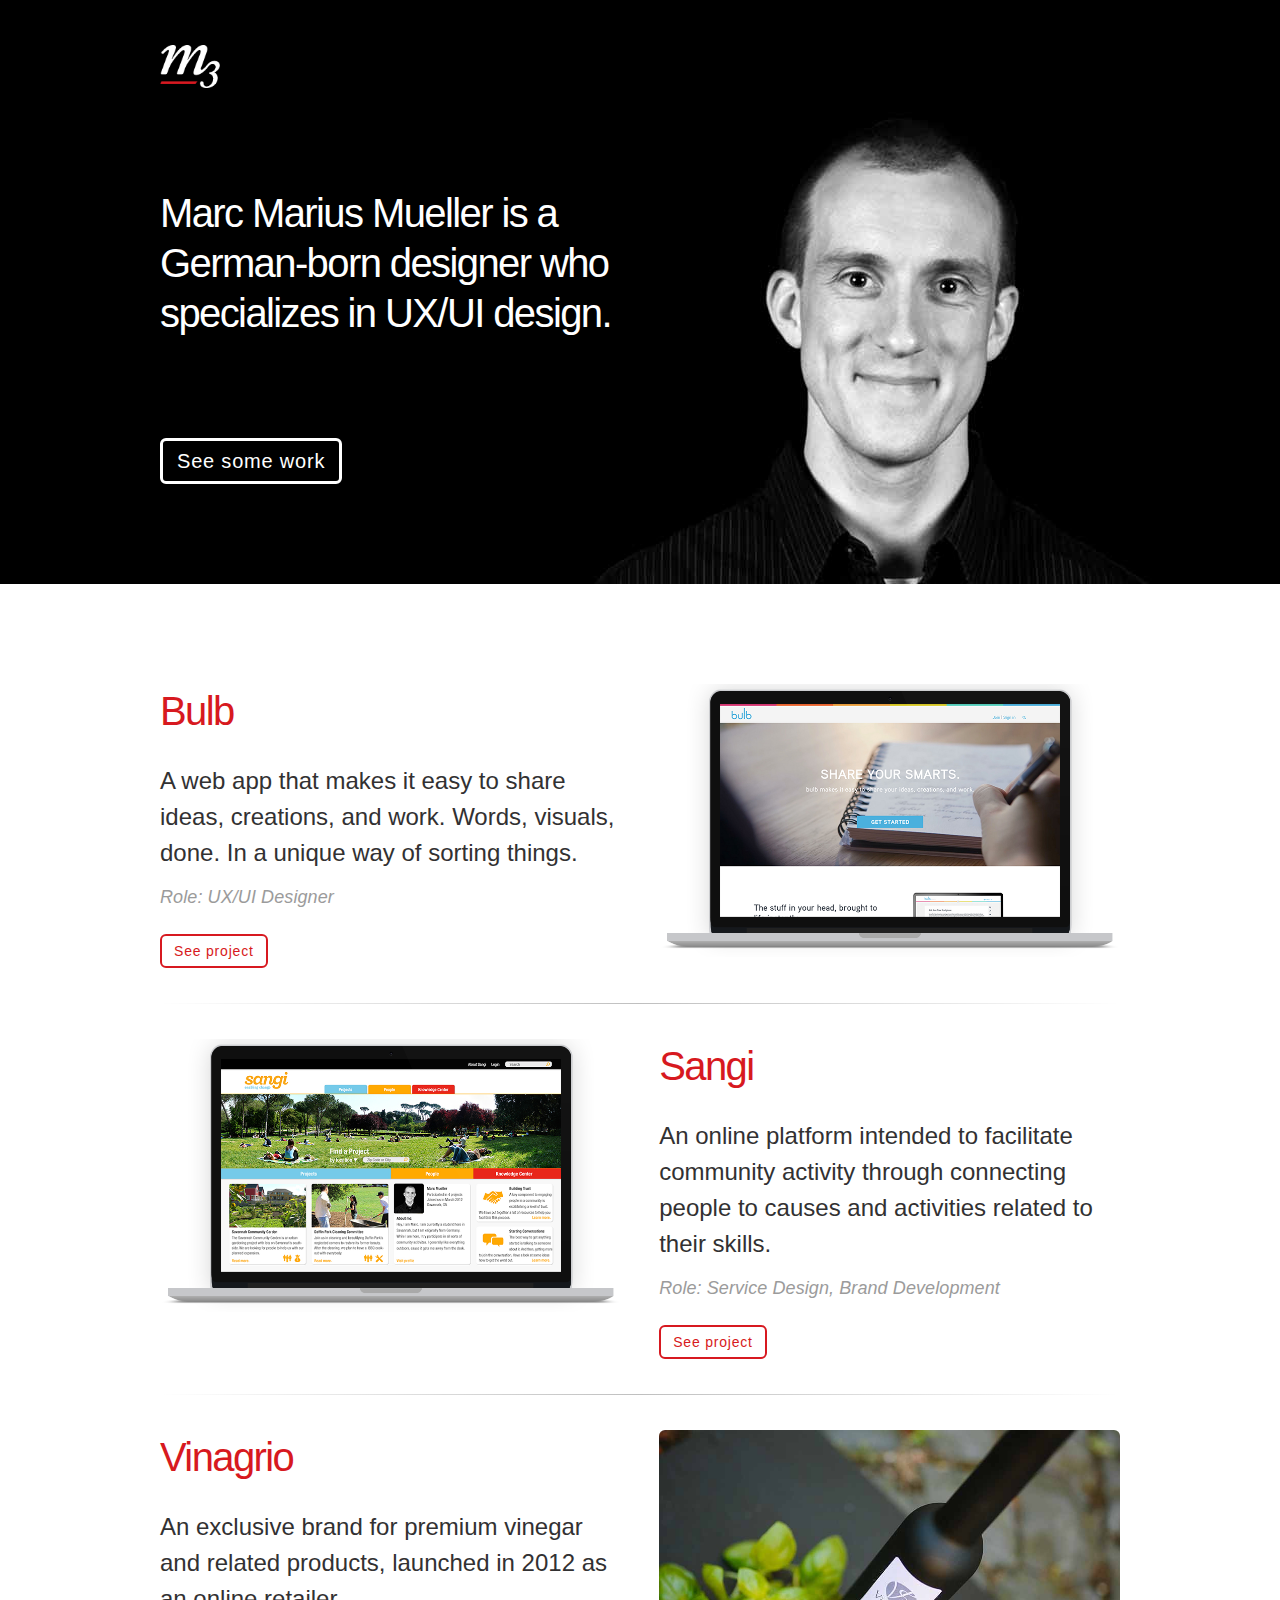
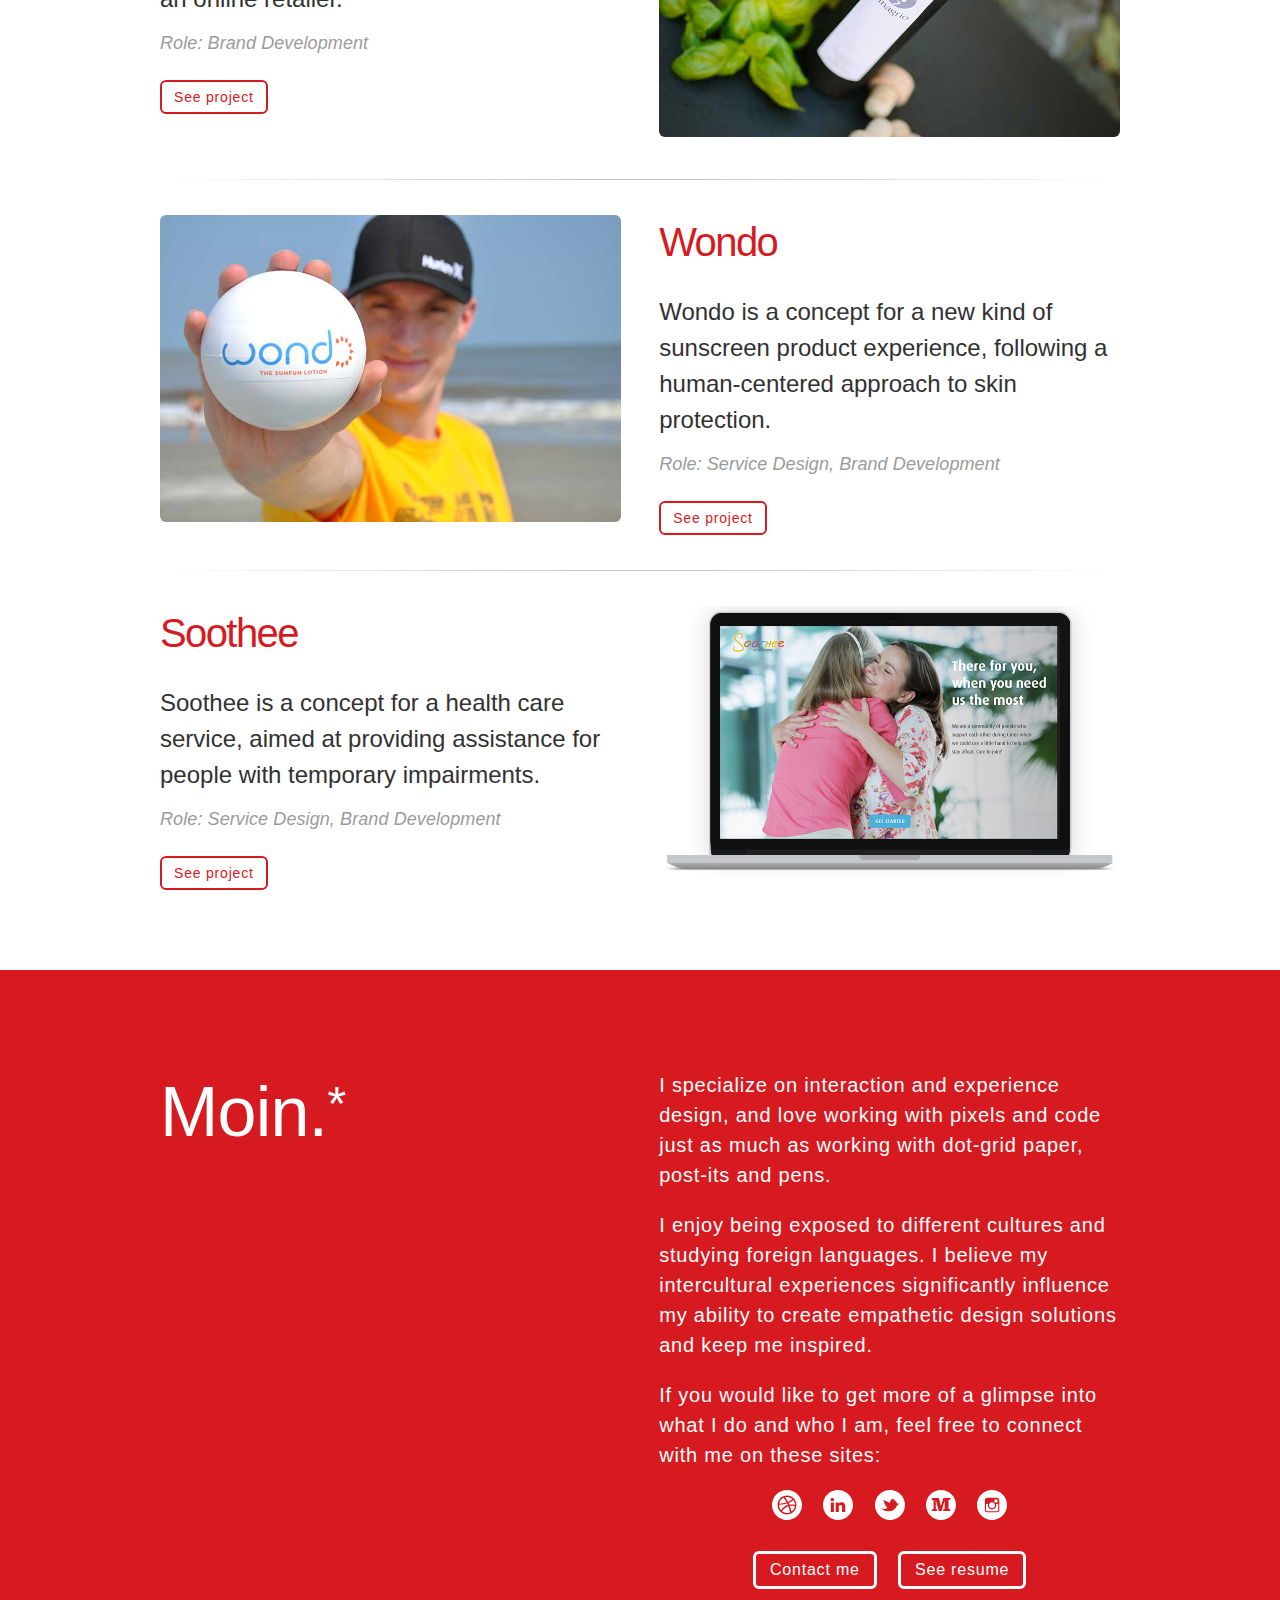
==== commit 5a809333: "Adding link to Medium profile to all footers. Removing fill property from SVG code (fixed hover issu" ====
--- a/index.html
+++ b/index.html
@@ -120,16 +120,16 @@
 									<a href="https://dribbble.com/muellermm" target="_blank">
 										<svg x="0px" y="0px" viewBox="0 0 30 30" enable-background="new 0 0 30 30" xml:space="preserve">
 											<g>
-												<path fill="#FFFFFF" d="M15.6,15.1c0.1,0,0.2-0.1,0.3-0.1c-0.2-0.5-0.4-0.9-0.6-1.4c-4,1.2-7.9,1.1-8.2,1.1c0,0.1,0,0.2,0,0.2
+												<path d="M15.6,15.1c0.1,0,0.2-0.1,0.3-0.1c-0.2-0.5-0.4-0.9-0.6-1.4c-4,1.2-7.9,1.1-8.2,1.1c0,0.1,0,0.2,0,0.2
 													c0,2.1,0.8,3.9,2.1,5.4C9.2,20.1,11.4,16.4,15.6,15.1z"/>
-												<path fill="#FFFFFF" d="M16.4,16.3c-4.5,1.6-6.1,4.7-6.3,5c1.4,1.1,3.1,1.7,4.9,1.7c1.1,0,2.2-0.2,3.1-0.6
+												<path d="M16.4,16.3c-4.5,1.6-6.1,4.7-6.3,5c1.4,1.1,3.1,1.7,4.9,1.7c1.1,0,2.2-0.2,3.1-0.6
 													C18,21.7,17.5,19.2,16.4,16.3C16.4,16.3,16.4,16.3,16.4,16.3z"/>
-												<path fill="#FFFFFF" d="M20.3,9C18.9,7.8,17,7,15,7c-0.6,0-1.3,0.1-1.9,0.2c0.2,0.3,1.7,2.3,3,4.7C19,10.8,20.2,9.2,20.3,9z"/>
-												<path fill="#FFFFFF" d="M14.6,12.4c-1.3-2.4-2.8-4.3-3-4.6c-2.2,1.1-3.9,3.1-4.4,5.6C7.5,13.4,10.8,13.4,14.6,12.4z"/>
-												<path fill="#FFFFFF" d="M16.7,13.1c0.2,0.4,0.4,0.8,0.5,1.2c0.1,0.1,0.1,0.3,0.2,0.4c2.7-0.3,5.3,0.2,5.6,0.3c0-1.9-0.7-3.6-1.8-5
+												<path d="M20.3,9C18.9,7.8,17,7,15,7c-0.6,0-1.3,0.1-1.9,0.2c0.2,0.3,1.7,2.3,3,4.7C19,10.8,20.2,9.2,20.3,9z"/>
+												<path d="M14.6,12.4c-1.3-2.4-2.8-4.3-3-4.6c-2.2,1.1-3.9,3.1-4.4,5.6C7.5,13.4,10.8,13.4,14.6,12.4z"/>
+												<path d="M16.7,13.1c0.2,0.4,0.4,0.8,0.5,1.2c0.1,0.1,0.1,0.3,0.2,0.4c2.7-0.3,5.3,0.2,5.6,0.3c0-1.9-0.7-3.6-1.8-5
 													C21,10.2,19.7,11.9,16.7,13.1z"/>
-												<path fill="#FFFFFF" d="M17.9,15.9c1,2.9,1.5,5.2,1.6,5.7c1.8-1.2,3.1-3.1,3.4-5.4C22.6,16.2,20.4,15.5,17.9,15.9z"/>
-												<path fill="#FFFFFF" d="M15,0C6.7,0,0,6.7,0,15s6.7,15,15,15c8.3,0,15-6.7,15-15S23.3,0,15,0z M15,24.4c-5.2,0-9.4-4.2-9.4-9.4
+												<path d="M17.9,15.9c1,2.9,1.5,5.2,1.6,5.7c1.8-1.2,3.1-3.1,3.4-5.4C22.6,16.2,20.4,15.5,17.9,15.9z"/>
+												<path d="M15,0C6.7,0,0,6.7,0,15s6.7,15,15,15c8.3,0,15-6.7,15-15S23.3,0,15,0z M15,24.4c-5.2,0-9.4-4.2-9.4-9.4
 													S9.8,5.6,15,5.6c5.2,0,9.4,4.2,9.4,9.4S20.2,24.4,15,24.4z"/>
 											</g>
 										</svg>
@@ -139,8 +139,8 @@
 									<a href="https://www.linkedin.com/in/marcmariusmueller" target="_blank">
 										<svg x="0px" y="0px" viewBox="0 0 30 30" enable-background="new 0 0 30 30" xml:space="preserve">
 											<g>
-												<path fill="#FFFFFF" d="M15.8,13.9L15.8,13.9C15.8,13.9,15.7,13.9,15.8,13.9L15.8,13.9z"/>
-												<path fill="#FFFFFF" d="M15,0C6.7,0,0,6.7,0,15c0,8.3,6.7,15,15,15s15-6.7,15-15C30,6.7,23.3,0,15,0z M10.9,22H7.8v-9.4h3.1V22z
+												<path d="M15.8,13.9L15.8,13.9C15.8,13.9,15.7,13.9,15.8,13.9L15.8,13.9z"/>
+												<path d="M15,0C6.7,0,0,6.7,0,15c0,8.3,6.7,15,15,15s15-6.7,15-15C30,6.7,23.3,0,15,0z M10.9,22H7.8v-9.4h3.1V22z
 													 M9.3,11.3L9.3,11.3c-1.1,0-1.7-0.7-1.7-1.6C7.6,8.7,8.3,8,9.3,8c1.1,0,1.7,0.7,1.7,1.6C11.1,10.6,10.4,11.3,9.3,11.3z M22.2,22
 													h-3.1v-5c0-1.3-0.5-2.1-1.6-2.1c-0.9,0-1.4,0.6-1.6,1.1c-0.1,0.2-0.1,0.5-0.1,0.8V22h-3.1c0,0,0-8.5,0-9.4h3.1v1.3
 													c0.4-0.6,1.1-1.6,2.8-1.6c2.1,0,3.6,1.3,3.6,4.2V22z"/>
@@ -151,7 +151,7 @@
 								<li> <!-- Twitter -->
 									<a href="https://twitter.com/muellermm" target="_blank">
 										<svg x="0px" y="0px" viewBox="0 0 30 30" enable-background="new 0 0 30 30" xml:space="preserve">
-											<path fill="#FFFFFF" d="M15,0C6.7,0,0,6.7,0,15c0,8.3,6.7,15,15,15c8.3,0,15-6.7,15-15C30,6.7,23.3,0,15,0z M21.9,15.3
+											<path d="M15,0C6.7,0,0,6.7,0,15c0,8.3,6.7,15,15,15c8.3,0,15-6.7,15-15C30,6.7,23.3,0,15,0z M21.9,15.3
 												c-0.3,1.2-0.9,2.5-2.2,3.6c-1.7,1.5-3.5,2.2-5.3,2.3c-1.7,0.1-3.4,0.1-5.2-0.7c-1.4-0.6-2.5-1.5-3.4-2.7c0,0,0,0,0,0h0c0,0,0,0,0,0
 												c1.2,1.1,4.2,2.1,6.7-0.3c-0.4,0.1-0.8,0-1.1-0.3c-0.3-0.3-0.3-0.5-0.1-0.8c0.1-0.2,0.4-0.3,0.6-0.5c-0.4,0.1-0.8,0-1.2-0.1
 												c-0.4-0.2-0.9-0.5-1-1c0.3-0.3,0.6-0.5,1.2-0.5c-0.6-0.2-1.2-0.5-1.6-0.9c-0.4-0.4-0.4-0.7-0.5-1c0.3-0.1,0.7-0.2,1.1-0.2
@@ -162,16 +162,30 @@
 										</svg>
 									</a>
 								</li>
+								<li> <!-- Medium -->
+									<a href="https://medium.com/@muellermm" target="_blank">
+										<svg x="0px" y="0px" viewBox="0 0 30 30" enable-background="new 0 0 30 30" xml:space="preserve">
+											<path d="M15,0C6.7,0,0,6.7,0,15c0,8.3,6.7,15,15,15s15-6.7,15-15C30,6.7,23.3,0,15,0z M24.3,9.8c-0.4,0-0.7,0-1,0
+												c-0.5,0-0.8,0.3-0.8,0.8c0,2.6,0,5.3,0,7.9c0,0.5,0.3,0.8,0.8,0.8c0.3,0,0.6,0,1,0c0,0.6,0,1.1,0,1.7c-2.3,0-4.7,0-7.1,0
+												c0-0.5,0-1.1,0-1.6c0,0,0.1-0.1,0.1-0.1c1.7,0,1.4-0.3,1.4-1.6c0-2.3,0-4.7-0.1-7c-1,3.4-2,6.8-2.9,10.3c-1,0-1.9,0-2.9,0
+												c-1-3.5-2-7-2.9-10.5c0,0-0.1,0-0.1,0c0,0.8,0,1.6,0,2.5c0,1.7,0,3.4,0,5.1c0,1.2,0.1,1.2,1.2,1.3c0.1,0,0.2,0,0.3,0
+												c0,0.6,0,1.1,0,1.7c-1.9,0-3.7,0-5.6,0c0-0.5,0-1.1,0-1.7c0.4,0,0.7,0,1.1,0c0.5,0,0.8-0.3,0.8-0.8c0-2.6,0-5.3,0-7.9
+												c0-0.6-0.3-0.8-0.8-0.8c-0.3,0-0.7,0-1.1,0c0-0.6,0-1.1,0-1.7C5.9,8,6,8,6.2,8c2,0,4,0,6,0c0.4,0,0.6,0.1,0.7,0.6
+												c0.6,2.2,1.2,4.4,1.9,6.6c0.1,0.2,0.1,0.4,0.2,0.7c0.1-0.3,0.2-0.5,0.2-0.6c0.6-2.2,1.3-4.4,1.9-6.6C17.3,8.2,17.4,8,17.9,8
+												c2,0,3.9,0,5.9,0c0.2,0,0.4,0,0.6,0C24.3,8.6,24.3,9.2,24.3,9.8z"/>
+										</svg>
+									</a>
+								</li>
 								<li> <!-- Instagram -->
 									<a href="https://instagram.com/muellermm/" target="_blank">
 										<svg x="0px" y="0px" viewBox="0 0 30 30" enable-background="new 0 0 30 30" xml:space="preserve">
 											<g>
-												<path fill="#FFFFFF" d="M15,18.1c1.6,0,2.9-1.3,2.9-2.9c0-1.6-1.3-3-2.9-3c-1.6,0-3,1.3-3,3C12,16.8,13.4,18.1,15,18.1z"/>
-												<path fill="#FFFFFF" d="M17.9,12.6h2.2c0.3,0,0.5-0.2,0.5-0.5V9.9c0-0.3-0.2-0.5-0.5-0.5h-2.2c-0.3,0-0.5,0.2-0.5,0.5v2.2
+												<path d="M15,18.1c1.6,0,2.9-1.3,2.9-2.9c0-1.6-1.3-3-2.9-3c-1.6,0-3,1.3-3,3C12,16.8,13.4,18.1,15,18.1z"/>
+												<path d="M17.9,12.6h2.2c0.3,0,0.5-0.2,0.5-0.5V9.9c0-0.3-0.2-0.5-0.5-0.5h-2.2c-0.3,0-0.5,0.2-0.5,0.5v2.2
 													C17.4,12.4,17.6,12.6,17.9,12.6z"/>
-												<path fill="#FFFFFF" d="M15,0C6.7,0,0,6.7,0,15c0,8.3,6.7,15,15,15c8.3,0,15-6.7,15-15C30,6.7,23.3,0,15,0z M22.3,19.9
+												<path d="M15,0C6.7,0,0,6.7,0,15c0,8.3,6.7,15,15,15c8.3,0,15-6.7,15-15C30,6.7,23.3,0,15,0z M22.3,19.9
 													c0,1.3-1,2.3-2.3,2.3h-9.8c-1.3,0-2.3-1-2.3-2.3v-9.8c0-1.3,1-2.3,2.3-2.3h9.8c1.3,0,2.3,1,2.3,2.3V19.9z"/>
-												<path fill="#FFFFFF" d="M19.2,15.2c0,2.3-1.9,4.2-4.2,4.2c-2.3,0-4.2-1.9-4.2-4.2c0-0.4,0.1-0.8,0.2-1.2h-2v5.7
+												<path d="M19.2,15.2c0,2.3-1.9,4.2-4.2,4.2c-2.3,0-4.2-1.9-4.2-4.2c0-0.4,0.1-0.8,0.2-1.2h-2v5.7
 													c0,0.9,0.7,1.6,1.6,1.6h9c0.9,0,1.6-0.7,1.6-1.6V14h-2C19.1,14.4,19.2,14.8,19.2,15.2z"/>
 											</g>
 										</svg>
